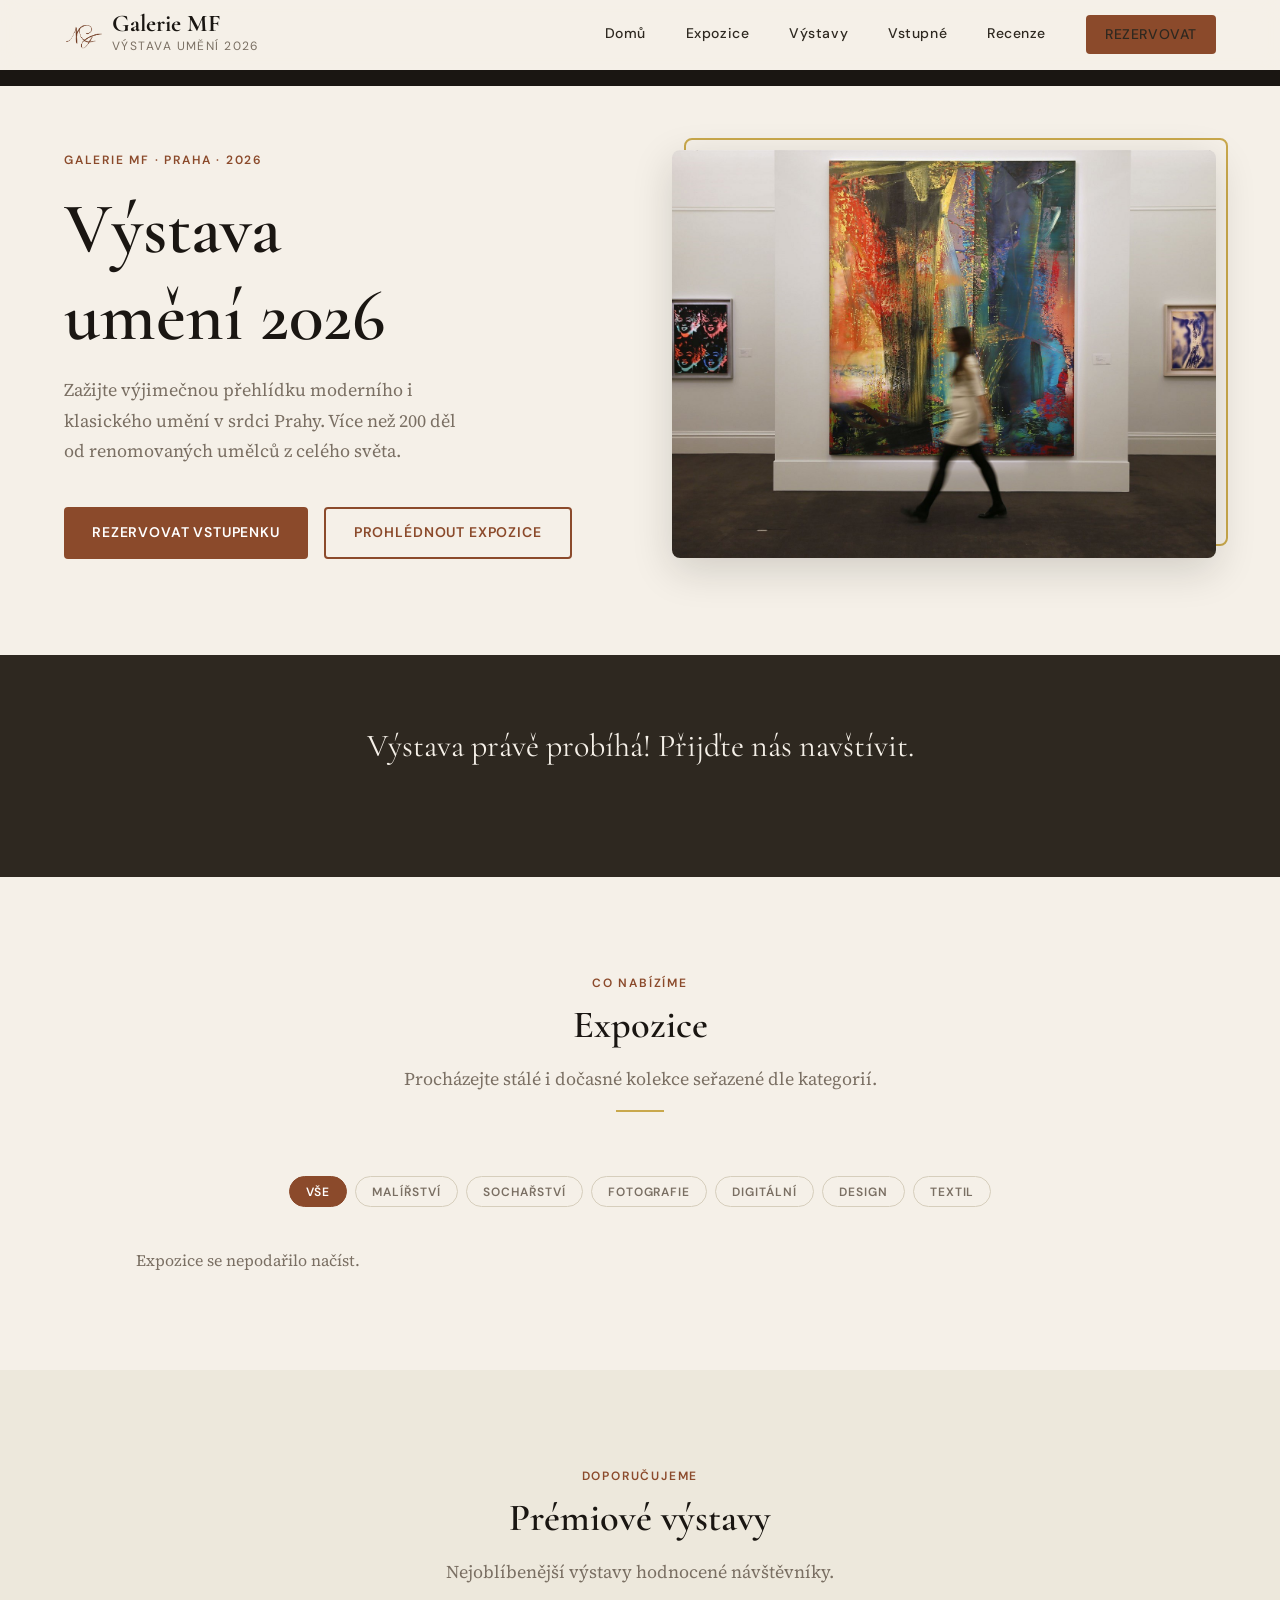
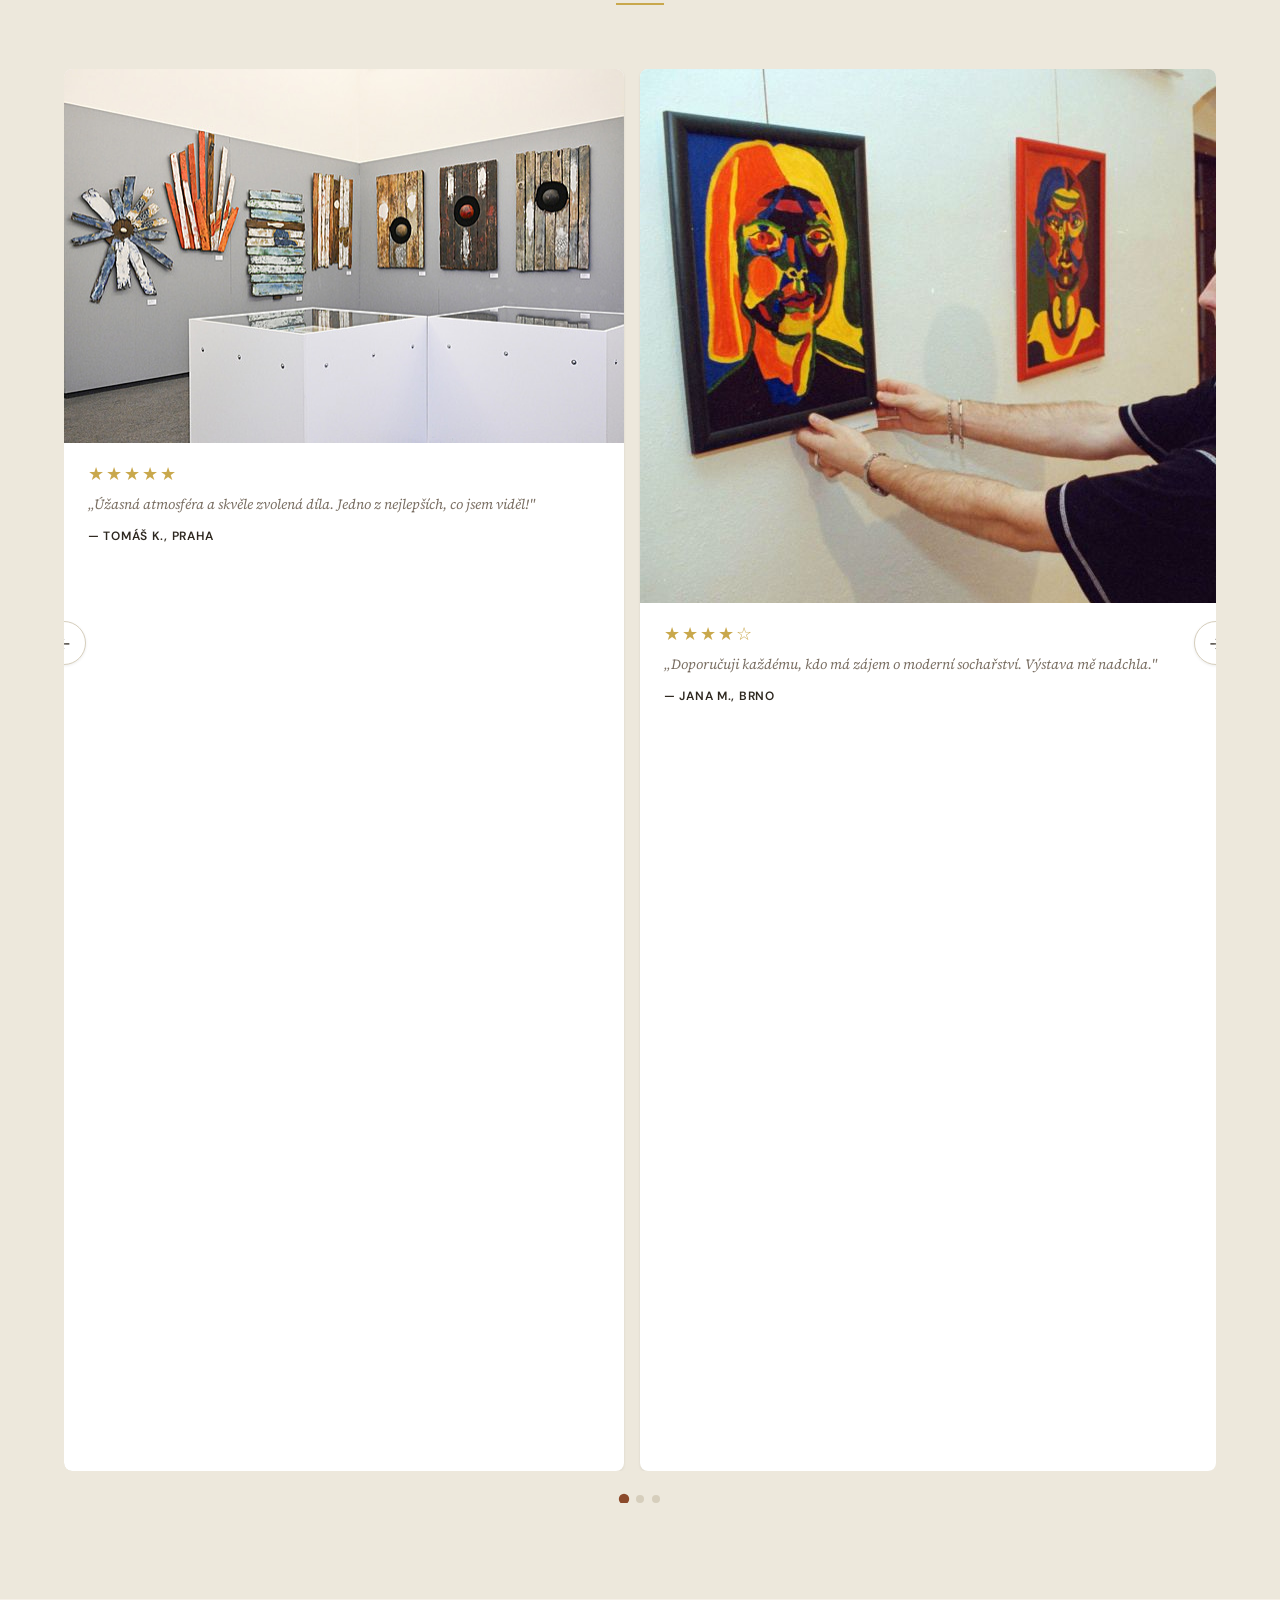
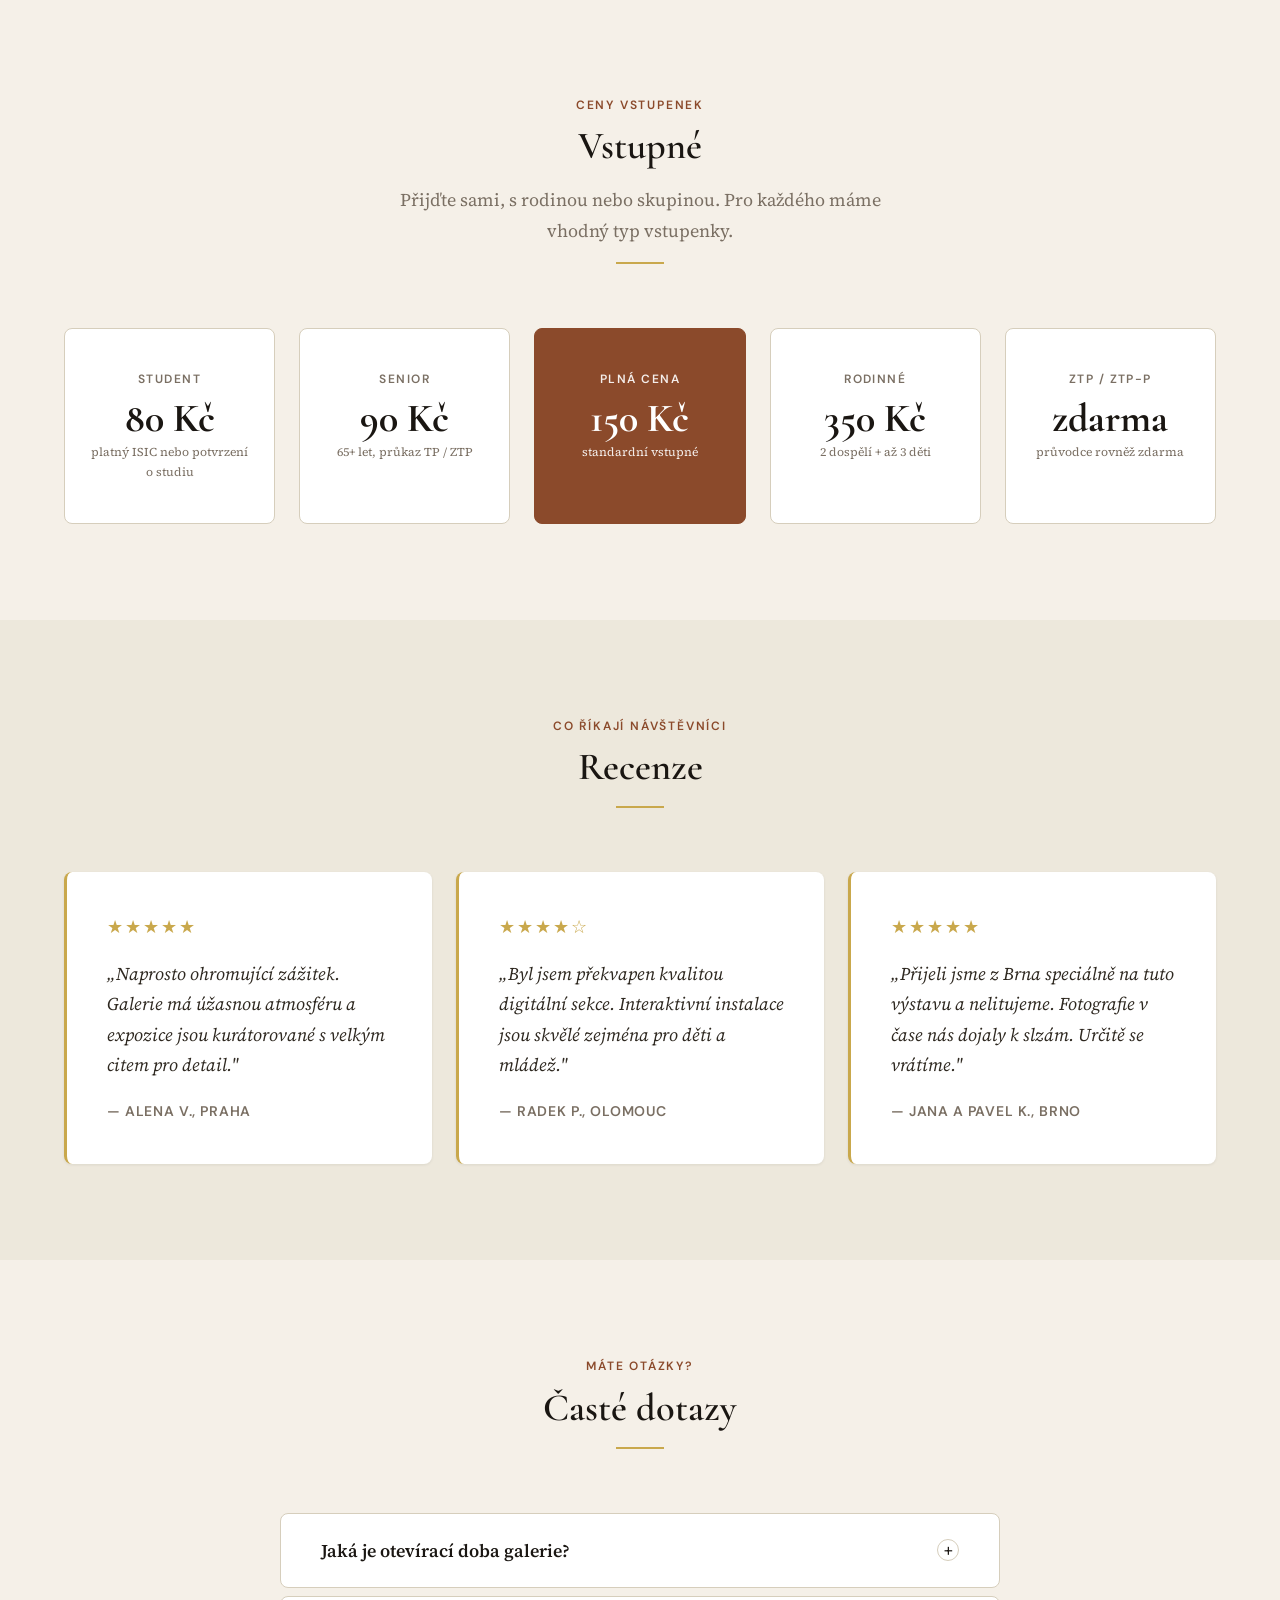
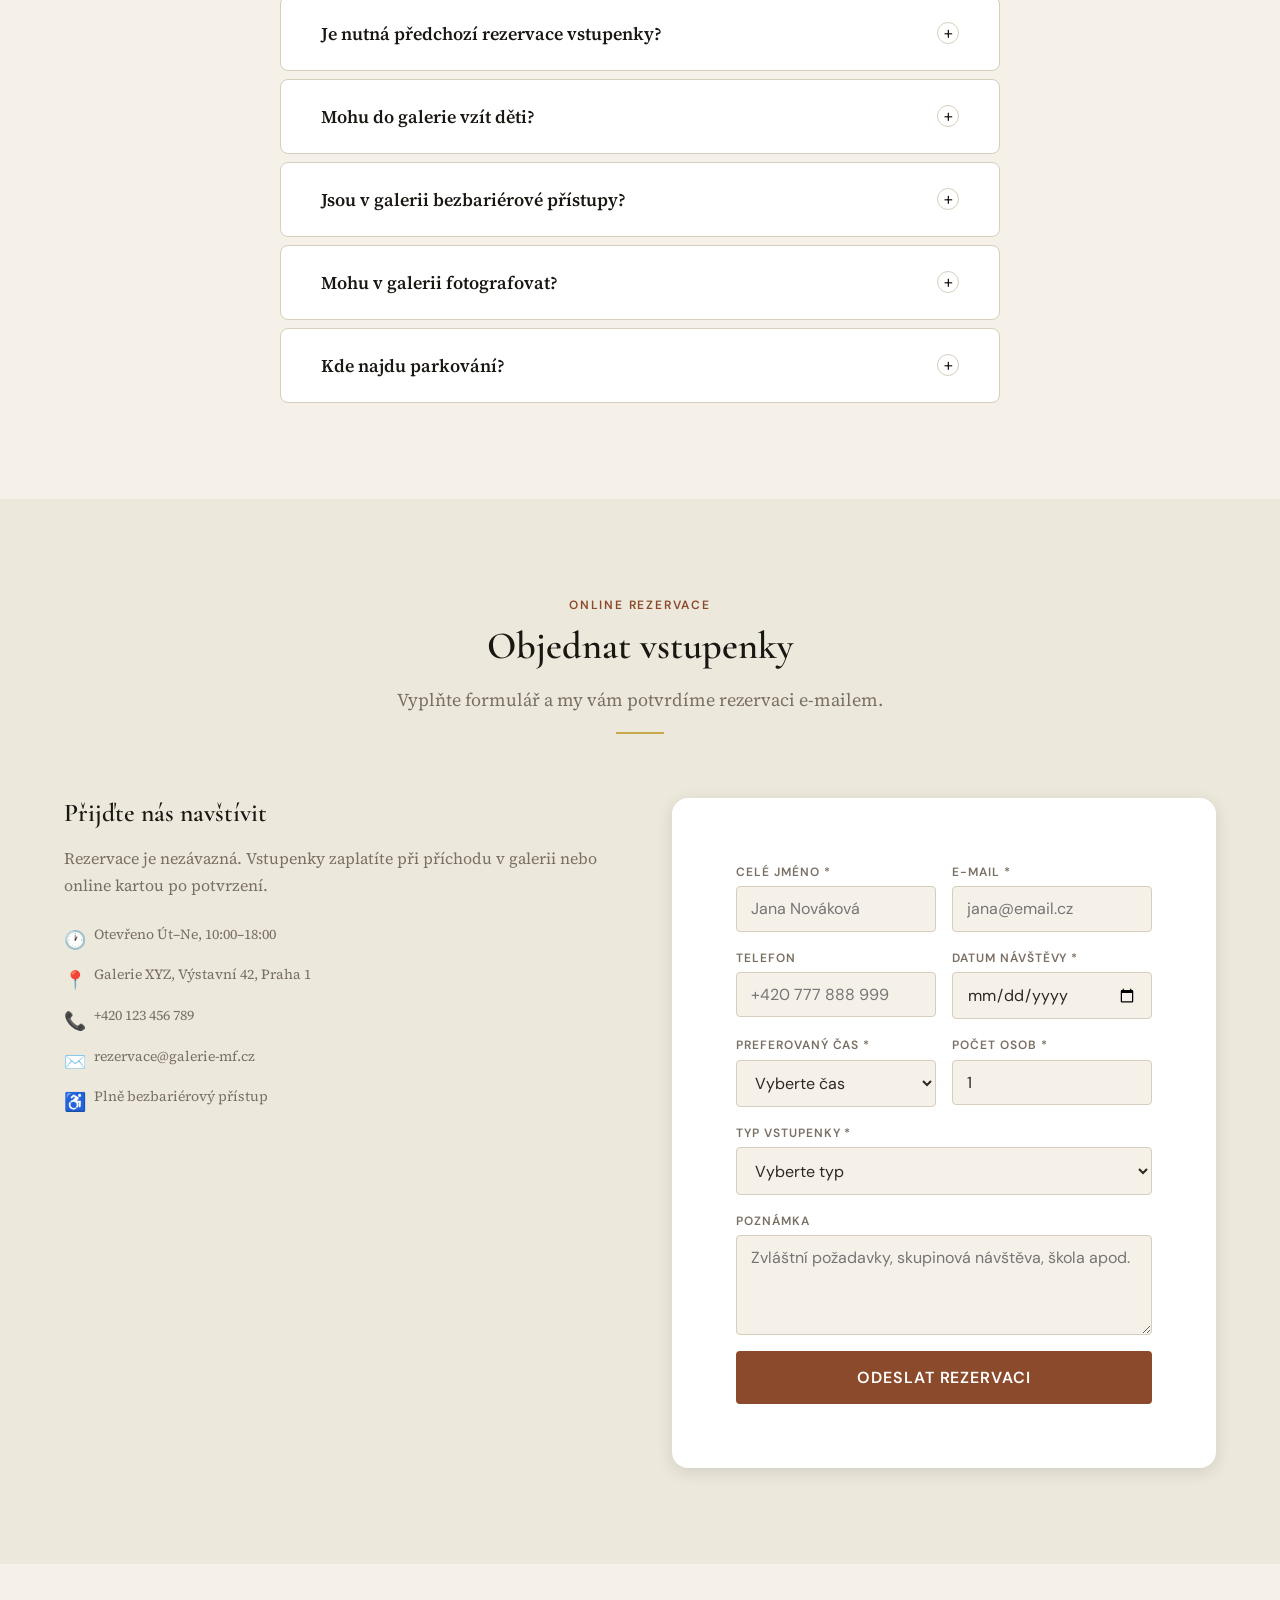
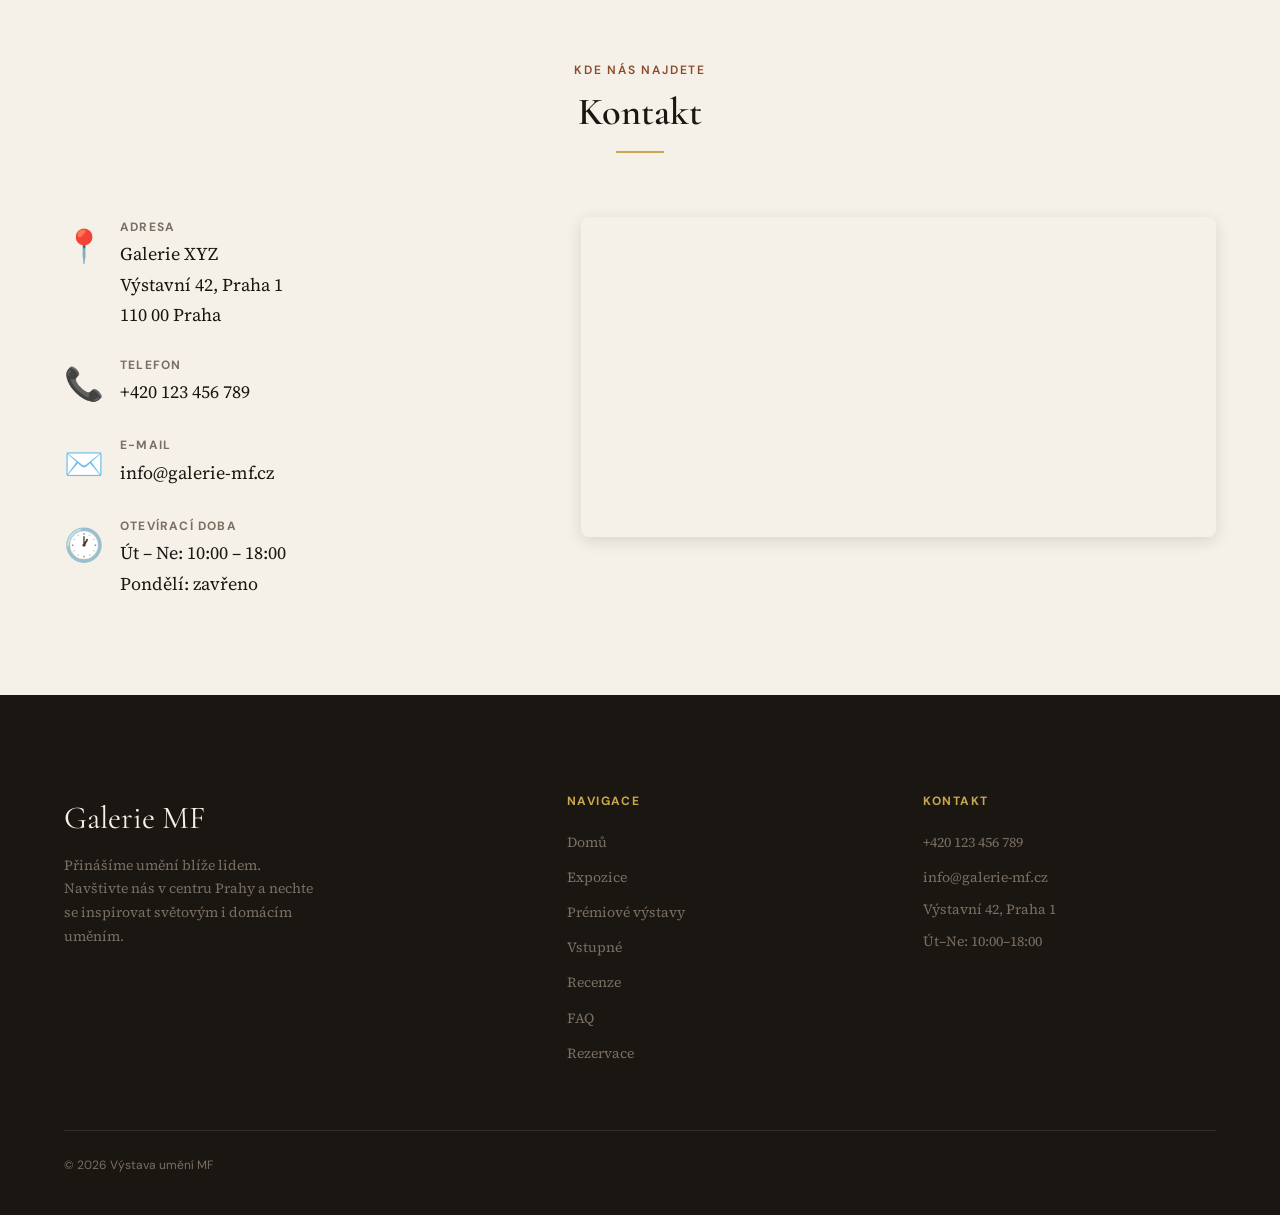
==== index.html @ e9398e57 "Add files via upload" ====
<!DOCTYPE html>
<html lang="cs">
<head>
    <meta charset="UTF-8">
    <meta name="viewport" content="width=device-width, initial-scale=1.0">
    <meta name="description" content="Výstava umění MF 2026 – přehled expozic, prémiové výstavy, rezervace vstupenek a kontaktní informace.">
    <title>Výstava umění MF | 2026</title>

    
    <link rel="preconnect" href="https://fonts.googleapis.com">
    <link rel="preconnect" href="https://fonts.gstatic.com" crossorigin>
    <link href="https://fonts.googleapis.com/css2?family=Cormorant+Garamond:ital,wght@0,400;0,600;0,700;1,400&family=DM+Sans:wght@400;500;600&family=Source+Serif+4:ital,wght@0,300;0,400;1,300&display=swap" rel="stylesheet">

    
    <link rel="stylesheet" href="css/global.css">
    
    <link rel="stylesheet" href="css/style.css">

    
    <link rel="icon" type="image/png" href="img/logo.png">
</head>
<body>

    
    <div class="banner" role="note" aria-label="Aktualita"></div>

  
    <header class="nav" role="banner">
        <div class="container nav__inner">

            
            <a href="#uvod" class="nav__logo" aria-label="Výstava umění MF – domů">
                <img
                    src="img/logo.png"
                    alt="Logo Výstavy umění MF"
                    class="nav__logo-img"
                    width="40"
                    height="40"
                >
                <div>
                    <div class="nav__logo-text">Galerie MF</div>
                    <div class="nav__logo-sub">Výstava umění 2026</div>
                </div>
            </a>

            
            <nav class="nav__menu" aria-label="Hlavní navigace">
                <a href="#uvod"     class="nav__link">Domů</a>
                <a href="#expozice" class="nav__link">Expozice</a>
                <a href="#vystava"  class="nav__link">Výstavy</a>
                <a href="#vstupne"  class="nav__link">Vstupné</a>
                <a href="#recenze"  class="nav__link">Recenze</a>
                <a href="#rezervace" class="nav__link btn btn--primary" style="padding:0.5rem 1.2rem">Rezervovat</a>
            </nav>

            
            <button class="nav__hamburger" aria-label="Otevřít menu" aria-expanded="false">
                <span></span>
                <span></span>
                <span></span>
            </button>
        </div>
    </header>

    
    <nav class="nav__mobile" aria-label="Mobilní navigace">
        <a href="#uvod"      class="nav__mobile-link">Domů</a>
        <a href="#expozice"  class="nav__mobile-link">Expozice</a>
        <a href="#vystava"   class="nav__mobile-link">Prémiové výstavy</a>
        <a href="#vstupne"   class="nav__mobile-link">Vstupné</a>
        <a href="#recenze"   class="nav__mobile-link">Recenze</a>
        <a href="#faq"       class="nav__mobile-link">FAQ</a>
        <a href="#rezervace" class="nav__mobile-link">Rezervace</a>
        <a href="#kontakt"   class="nav__mobile-link">Kontakt</a>
    </nav>

    
    <index id="hlavni-obsah">

        
        <section id="uvod" class="hero section">
            <div class="container hero__inner">

                
                <div class="hero__content">
                    <p class="hero__label">Galerie MF · Praha · 2026</p>
                    <h1 class="hero__title">Výstava<br>umění 2026</h1>
                    <p class="hero__desc">
                        Zažijte výjimečnou přehlídku moderního i klasického umění
                        v srdci Prahy. Více než 200 děl od renomovaných umělců z celého světa.
                    </p>
                    <div class="hero__actions">
                        <a href="#rezervace" class="btn btn--primary">Rezervovat vstupenku</a>
                        <a href="#expozice"  class="btn btn--outline">Prohlédnout expozice</a>
                    </div>
                </div>

                
                <div class="hero__image-wrap">
                    <img
                        src="img/prvni.jpg"
                        alt="Interiér Galerie MF s moderními uměleckými díly"
                        class="hero__image"
                        width="600"
                        height="450"
                        fetchpriority="high"
                    >
                </div>

            </div>
        </section>

        
        <section class="countdown" aria-label="Odpočet do zahájení výstavy">
            <div class="container" id="countdown" data-datum="2026-05-15T10:00:00">
                <p class="countdown__label">Zahájení nové výstavy za</p>
                <h2 class="countdown__title">Výstava umění MF 2026</h2>
                <div class="countdown__units">
                    <div class="countdown__unit">
                        <span class="countdown__number" id="cd-dny">00</span>
                        <span class="countdown__unit-label">dní</span>
                    </div>
                    <div class="countdown__unit">
                        <span class="countdown__number" id="cd-hodiny">00</span>
                        <span class="countdown__unit-label">hodin</span>
                    </div>
                    <div class="countdown__unit">
                        <span class="countdown__number" id="cd-minuty">00</span>
                        <span class="countdown__unit-label">minut</span>
                    </div>
                    <div class="countdown__unit">
                        <span class="countdown__number" id="cd-sekundy">00</span>
                        <span class="countdown__unit-label">sekund</span>
                    </div>
                </div>
            </div>
        </section>

        
        <section id="expozice" class="section">
            <div class="container">

                <div class="section__header reveal">
                    <p class="section__label">Co nabízíme</p>
                    <h2 class="section__title">Expozice</h2>
                    <p class="section__subtitle">Procházejte stálé i dočasné kolekce seřazené dle kategorií.</p>
                    <div class="section__divider"></div>
                </div>

                
                <div class="expozice__filtry" role="group" aria-label="Filtr expozic podle kategorie">
                    <button class="expozice__filtr-btn active" data-kategorie="vse">Vše</button>
                    <button class="expozice__filtr-btn" data-kategorie="Malířství">Malířství</button>
                    <button class="expozice__filtr-btn" data-kategorie="Sochařství">Sochařství</button>
                    <button class="expozice__filtr-btn" data-kategorie="Fotografie">Fotografie</button>
                    <button class="expozice__filtr-btn" data-kategorie="Digitální">Digitální</button>
                    <button class="expozice__filtr-btn" data-kategorie="Design">Design</button>
                    <button class="expozice__filtr-btn" data-kategorie="Textil">Textil</button>
                </div>

                
                <div class="expozice__grid" id="expozice-grid" aria-live="polite">
                    
                    <p style="grid-column:1/-1;text-align:center;color:var(--clr-text-muted);font-style:italic;">
                        Načítám expozice…
                    </p>
                </div>

            </div>
        </section>

        
        <section id="vystava" class="section section--alt">
            <div class="container">

                <div class="section__header reveal">
                    <p class="section__label">Doporučujeme</p>
                    <h2 class="section__title">Prémiové výstavy</h2>
                    <p class="section__subtitle">Nejoblíbenější výstavy hodnocené návštěvníky.</p>
                    <div class="section__divider"></div>
                </div>

                
                <div class="carousel" data-carousel aria-label="Prémiové výstavy">
                    <button class="carousel__btn carousel__btn--prev" aria-label="Předchozí">&#8592;</button>

                    <div class="carousel__track-wrap">
                        <div class="carousel__track">

                            
                            <article class="carousel__slide">
                                <img
                                    src="img/druhy.jpg"
                                    alt="Prémiová výstava: Impresionismus – Světlo a barva"
                                    class="carousel__slide-img"
                                    loading="lazy"
                                    width="400"
                                    height="270"
                                >
                                <div class="carousel__slide-body">
                                    <div class="carousel__slide-stars" aria-label="Hodnocení 5 z 5">★★★★★</div>
                                    <p class="carousel__slide-recenze">„Úžasná atmosféra a skvěle zvolená díla. Jedno z nejlepších, co jsem viděl!"</p>
                                    <span class="carousel__slide-autor">— Tomáš K., Praha</span>
                                </div>
                            </article>

                            
                            <article class="carousel__slide">
                                <img
                                    src="img/treti.jpg"
                                    alt="Prémiová výstava: Sochařství 20. století"
                                    class="carousel__slide-img"
                                    loading="lazy"
                                    width="400"
                                    height="270"
                                >
                                <div class="carousel__slide-body">
                                    <div class="carousel__slide-stars" aria-label="Hodnocení 4 z 5">★★★★☆</div>
                                    <p class="carousel__slide-recenze">„Doporučuji každému, kdo má zájem o moderní sochařství. Výstava mě nadchla."</p>
                                    <span class="carousel__slide-autor">— Jana M., Brno</span>
                                </div>
                            </article>

                            
                            <article class="carousel__slide">
                                <img
                                    src="img/ctvrty.jpg"
                                    alt="Prémiová výstava: Fotografie v čase"
                                    class="carousel__slide-img"
                                    loading="lazy"
                                    width="400"
                                    height="270"
                                >
                                <div class="carousel__slide-body">
                                    <div class="carousel__slide-stars" aria-label="Hodnocení 4 z 5">★★★★☆</div>
                                    <p class="carousel__slide-recenze">„Fotografická sbírka je opravdu výjimečná, každý snímek vypráví svůj příběh."</p>
                                    <span class="carousel__slide-autor">— Petra S., Ostrava</span>
                                </div>
                            </article>

                            
                            <article class="carousel__slide">
                                <img
                                    src="img/paty.jpg"
                                    alt="Prémiová výstava: Digitální umění budoucnosti"
                                    class="carousel__slide-img"
                                    loading="lazy"
                                    width="400"
                                    height="270"
                                >
                                <div class="carousel__slide-body">
                                    <div class="carousel__slide-stars" aria-label="Hodnocení 5 z 5">★★★★★</div>
                                    <p class="carousel__slide-recenze">„Interaktivní instalace jsou naprosto fascinující. Přijdeme znovu!"</p>
                                    <span class="carousel__slide-autor">— Martin a Eva, Plzeň</span>
                                </div>
                            </article>

                            
                            <article class="carousel__slide">
                                <img
                                    src="img/sesty.jpg"
                                    alt="Prémiová výstava: Textilní umění – Vlákna příběhů"
                                    class="carousel__slide-img"
                                    loading="lazy"
                                    width="400"
                                    height="270"
                                >
                                <div class="carousel__slide-body">
                                    <div class="carousel__slide-stars" aria-label="Hodnocení 5 z 5">★★★★★</div>
                                    <p class="carousel__slide-recenze">„Nečekala jsem, že textilní umění může být tak působivé. Skvěle kurátorovaná výstava."</p>
                                    <span class="carousel__slide-autor">— Lucie H., Liberec</span>
                                </div>
                            </article>

                        </div>
                    </div>

                    <button class="carousel__btn carousel__btn--next" aria-label="Další">&#8594;</button>

                    
                    <div class="carousel__dots" role="tablist" aria-label="Výběr slajdu"></div>
                </div>

            </div>
        </section>

        
        <section id="vstupne" class="section">
            <div class="container">

                <div class="section__header reveal">
                    <p class="section__label">Ceny vstupenek</p>
                    <h2 class="section__title">Vstupné</h2>
                    <p class="section__subtitle">Přijďte sami, s rodinou nebo skupinou. Pro každého máme vhodný typ vstupenky.</p>
                    <div class="section__divider"></div>
                </div>

                <div class="vstupne__grid">
                    <div class="vstupne__karta reveal">
                        <p class="vstupne__typ">Student</p>
                        <p class="vstupne__cena">80 Kč</p>
                        <p class="vstupne__info">platný ISIC nebo potvrzení o studiu</p>
                    </div>
                    <div class="vstupne__karta reveal">
                        <p class="vstupne__typ">Senior</p>
                        <p class="vstupne__cena">90 Kč</p>
                        <p class="vstupne__info">65+ let, průkaz TP / ZTP</p>
                    </div>
                    <div class="vstupne__karta vstupne__karta--highlighted reveal">
                        <p class="vstupne__typ">Plná cena</p>
                        <p class="vstupne__cena">150 Kč</p>
                        <p class="vstupne__info">standardní vstupné</p>
                    </div>
                    <div class="vstupne__karta reveal">
                        <p class="vstupne__typ">Rodinné</p>
                        <p class="vstupne__cena">350 Kč</p>
                        <p class="vstupne__info">2 dospělí + až 3 děti</p>
                    </div>
                    <div class="vstupne__karta reveal">
                        <p class="vstupne__typ">ZTP / ZTP-P</p>
                        <p class="vstupne__cena">zdarma</p>
                        <p class="vstupne__info">průvodce rovněž zdarma</p>
                    </div>
                </div>

            </div>
        </section>

        
        <section id="recenze" class="section section--alt">
            <div class="container">

                <div class="section__header reveal">
                    <p class="section__label">Co říkají návštěvníci</p>
                    <h2 class="section__title">Recenze</h2>
                    <div class="section__divider"></div>
                </div>

                <div class="recenze__grid">
                    <div class="recenze__karta reveal">
                        <div class="recenze__hvezdy" aria-label="5 hvězd">★★★★★</div>
                        <p class="recenze__text">„Naprosto ohromující zážitek. Galerie má úžasnou atmosféru a expozice jsou kurátorované s velkým citem pro detail."</p>
                        <span class="recenze__autor">— Alena V., Praha</span>
                    </div>
                    <div class="recenze__karta reveal">
                        <div class="recenze__hvezdy" aria-label="4 hvězdy">★★★★☆</div>
                        <p class="recenze__text">„Byl jsem překvapen kvalitou digitální sekce. Interaktivní instalace jsou skvělé zejména pro děti a mládež."</p>
                        <span class="recenze__autor">— Radek P., Olomouc</span>
                    </div>
                    <div class="recenze__karta reveal">
                        <div class="recenze__hvezdy" aria-label="5 hvězd">★★★★★</div>
                        <p class="recenze__text">„Přijeli jsme z Brna speciálně na tuto výstavu a nelitujeme. Fotografie v čase nás dojaly k slzám. Určitě se vrátíme."</p>
                        <span class="recenze__autor">— Jana a Pavel K., Brno</span>
                    </div>
                </div>

            </div>
        </section>

        
        <section id="faq" class="section">
            <div class="container">

                <div class="section__header reveal">
                    <p class="section__label">Máte otázky?</p>
                    <h2 class="section__title">Časté dotazy</h2>
                    <div class="section__divider"></div>
                </div>

                <ul class="faq__list" role="list">

                    <li class="faq__item reveal">
                        <button class="faq__question" aria-expanded="false">
                            Jaká je otevírací doba galerie?
                            <span class="faq__icon" aria-hidden="true">+</span>
                        </button>
                        <div class="faq__answer" role="region">
                            <p class="faq__answer-inner">
                                Galerie je otevřena úterý až neděle od 10:00 do 18:00 hodin.
                                V pondělí je galerie uzavřena. Poslední vstup je 30 minut před zavírací dobou.
                                O státních svátcích může být provoz upraven – aktuální informace sledujte na našich webových stránkách.
                            </p>
                        </div>
                    </li>

                    <li class="faq__item reveal">
                        <button class="faq__question" aria-expanded="false">
                            Je nutná předchozí rezervace vstupenky?
                            <span class="faq__icon" aria-hidden="true">+</span>
                        </button>
                        <div class="faq__answer" role="region">
                            <p class="faq__answer-inner">
                                Rezervace není povinná, ale důrazně ji doporučujeme, zejména o víkendech
                                a při speciálních výstavách. Online rezervace vám zaručí vstup v preferovaný čas
                                a předejdete frontám u pokladny.
                            </p>
                        </div>
                    </li>

                    <li class="faq__item reveal">
                        <button class="faq__question" aria-expanded="false">
                            Mohu do galerie vzít děti?
                            <span class="faq__icon" aria-hidden="true">+</span>
                        </button>
                        <div class="faq__answer" role="region">
                            <p class="faq__answer-inner">
                                Samozřejmě! Děti do 6 let mají vstup zdarma. Pro školy a organizované skupiny
                                dětí nabízíme speciální vzdělávací programy a komentované prohlídky.
                                Kontaktujte nás pro více informací o skupinových návštěvách.
                            </p>
                        </div>
                    </li>

                    <li class="faq__item reveal">
                        <button class="faq__question" aria-expanded="false">
                            Jsou v galerii bezbariérové přístupy?
                            <span class="faq__icon" aria-hidden="true">+</span>
                        </button>
                        <div class="faq__answer" role="region">
                            <p class="faq__answer-inner">
                                Ano, celá galerie je bezbariérově přístupná. Jsou k dispozici výtahy, rampy
                                a vyhrazená parkovací místa pro vozíčkáře. Návštěvníci s průkazem ZTP nebo ZTP-P
                                mají vstup i pro průvodce zdarma.
                            </p>
                        </div>
                    </li>

                    <li class="faq__item reveal">
                        <button class="faq__question" aria-expanded="false">
                            Mohu v galerii fotografovat?
                            <span class="faq__icon" aria-hidden="true">+</span>
                        </button>
                        <div class="faq__answer" role="region">
                            <p class="faq__answer-inner">
                                Fotografování pro osobní účely je povoleno ve většině expozic. Výjimkou jsou
                                některá zapůjčená díla, kde to zakazují autorská práva – tato místa jsou zřetelně
                                označena. Komerční fotografování a použití blesku je zakázáno.
                            </p>
                        </div>
                    </li>

                    <li class="faq__item reveal">
                        <button class="faq__question" aria-expanded="false">
                            Kde najdu parkování?
                            <span class="faq__icon" aria-hidden="true">+</span>
                        </button>
                        <div class="faq__answer" role="region">
                            <p class="faq__answer-inner">
                                V bezprostřední blízkosti galerie se nachází placené parkoviště s kapacitou
                                50 míst. Doporučujeme příjezd MHD – nejbližší zastávka metra je vzdálena
                                5 minut pěšky. Galerie je také dostupná tramvajovými linkami č. 5 a 17.
                            </p>
                        </div>
                    </li>

                </ul>
            </div>
        </section>

        
        <section id="rezervace" class="section section--alt">
            <div class="container">

                <div class="section__header reveal">
                    <p class="section__label">Online rezervace</p>
                    <h2 class="section__title">Objednat vstupenky</h2>
                    <p class="section__subtitle">Vyplňte formulář a my vám potvrdíme rezervaci e-mailem.</p>
                    <div class="section__divider"></div>
                </div>

                <div class="rezervace__inner">

                    
                    <div class="rezervace__info reveal">
                        <h3>Přijďte nás navštívit</h3>
                        <p>Rezervace je nezávazná. Vstupenky zaplatíte při příchodu v galerii nebo online kartou po potvrzení.</p>
                        <ul class="rezervace__info-list">
                            <li class="rezervace__info-item">
                                <span class="rezervace__info-icon" aria-hidden="true">🕐</span>
                                <span>Otevřeno Út–Ne, 10:00–18:00</span>
                            </li>
                            <li class="rezervace__info-item">
                                <span class="rezervace__info-icon" aria-hidden="true">📍</span>
                                <span>Galerie XYZ, Výstavní 42, Praha 1</span>
                            </li>
                            <li class="rezervace__info-item">
                                <span class="rezervace__info-icon" aria-hidden="true">📞</span>
                                <span>+420 123 456 789</span>
                            </li>
                            <li class="rezervace__info-item">
                                <span class="rezervace__info-icon" aria-hidden="true">✉️</span>
                                <span>rezervace@galerie-mf.cz</span>
                            </li>
                            <li class="rezervace__info-item">
                                <span class="rezervace__info-icon" aria-hidden="true">♿</span>
                                <span>Plně bezbariérový přístup</span>
                            </li>
                        </ul>
                    </div>

                    
                    <div class="reveal">
                        <form class="form" id="rezervace-form" novalidate>

                            <div class="form__grid">

                                
                                <div class="form__field">
                                    <label class="form__label" for="jmeno">Celé jméno *</label>
                                    <input
                                        class="form__input"
                                        type="text"
                                        id="jmeno"
                                        name="jmeno"
                                        placeholder="Jana Nováková"
                                        required
                                        autocomplete="name"
                                    >
                                </div>

                            
                                <div class="form__field">
                                    <label class="form__label" for="email">E-mail *</label>
                                    <input
                                        class="form__input"
                                        type="email"
                                        id="email"
                                        name="email"
                                        placeholder="jana@email.cz"
                                        required
                                        autocomplete="email"
                                    >
                                </div>

                                
                                <div class="form__field">
                                    <label class="form__label" for="telefon">Telefon</label>
                                    <input
                                        class="form__input"
                                        type="tel"
                                        id="telefon"
                                        name="telefon"
                                        placeholder="+420 777 888 999"
                                        autocomplete="tel"
                                    >
                                </div>

                                
                                <div class="form__field">
                                    <label class="form__label" for="datum">Datum návštěvy *</label>
                                    <input
                                        class="form__input"
                                        type="date"
                                        id="datum"
                                        name="datum"
                                        required
                                        min=""
                                    >
                                </div>

                                
                                <div class="form__field">
                                    <label class="form__label" for="cas">Preferovaný čas *</label>
                                    <select class="form__select" id="cas" name="cas" required>
                                        <option value="" disabled selected>Vyberte čas</option>
                                        <option value="10:00">10:00 – 11:00</option>
                                        <option value="11:00">11:00 – 12:00</option>
                                        <option value="12:00">12:00 – 13:00</option>
                                        <option value="13:00">13:00 – 14:00</option>
                                        <option value="14:00">14:00 – 15:00</option>
                                        <option value="15:00">15:00 – 16:00</option>
                                        <option value="16:00">16:00 – 17:00</option>
                                    </select>
                                </div>

                                
                                <div class="form__field">
                                    <label class="form__label" for="osoby">Počet osob *</label>
                                    <input
                                        class="form__input"
                                        type="number"
                                        id="osoby"
                                        name="osoby"
                                        min="1"
                                        max="50"
                                        value="1"
                                        required
                                    >
                                </div>

                                
                                <div class="form__field form__field--full">
                                    <label class="form__label" for="vstupenka">Typ vstupenky *</label>
                                    <select class="form__select" id="vstupenka" name="vstupenka" required>
                                        <option value="" disabled selected>Vyberte typ</option>
                                        <option value="plna">Plná cena – 150 Kč</option>
                                        <option value="student">Student (ISIC) – 80 Kč</option>
                                        <option value="senior">Senior (65+) – 90 Kč</option>
                                        <option value="rodinne">Rodinné (2+3) – 350 Kč</option>
                                        <option value="ztp">ZTP / ZTP-P – zdarma</option>
                                    </select>
                                </div>

                                
                                <div class="form__field form__field--full">
                                    <label class="form__label" for="poznamka">Poznámka</label>
                                    <textarea
                                        class="form__textarea"
                                        id="poznamka"
                                        name="poznamka"
                                        placeholder="Zvláštní požadavky, skupinová návštěva, škola apod."
                                        rows="3"
                                    ></textarea>
                                </div>

                            </div>

                            <button type="submit" class="btn btn--primary form__submit">
                                Odeslat rezervaci
                            </button>

                            
                            <div class="form__message" id="form-zprava" role="alert" aria-live="polite"></div>

                        </form>
                    </div>

                </div>
            </div>
        </section>

        
        <section id="kontakt" class="section">
            <div class="container">

                <div class="section__header reveal">
                    <p class="section__label">Kde nás najdete</p>
                    <h2 class="section__title">Kontakt</h2>
                    <div class="section__divider"></div>
                </div>

                <div class="kontakt__inner">

                    
                    <div class="kontakt__info reveal">
                        <div class="kontakt__radek">
                            <span class="kontakt__ikona" aria-hidden="true">📍</span>
                            <div class="kontakt__detail">
                                <strong>Adresa</strong>
                                <p>Galerie XYZ<br>Výstavní 42, Praha 1<br>110 00 Praha</p>
                            </div>
                        </div>
                        <div class="kontakt__radek">
                            <span class="kontakt__ikona" aria-hidden="true">📞</span>
                            <div class="kontakt__detail">
                                <strong>Telefon</strong>
                                <p><a href="tel:+420123456789">+420 123 456 789</a></p>
                            </div>
                        </div>
                        <div class="kontakt__radek">
                            <span class="kontakt__ikona" aria-hidden="true">✉️</span>
                            <div class="kontakt__detail">
                                <strong>E-mail</strong>
                                <p><a href="mailto:info@galerie-mf.cz">info@galerie-mf.cz</a></p>
                            </div>
                        </div>
                        <div class="kontakt__radek">
                            <span class="kontakt__ikona" aria-hidden="true">🕐</span>
                            <div class="kontakt__detail">
                                <strong>Otevírací doba</strong>
                                <p>Út – Ne: 10:00 – 18:00<br>Pondělí: zavřeno</p>
                            </div>
                        </div>
                    </div>

                    
                    <div class="kontakt__mapa reveal">
                        <iframe
                            src="https://www.google.com/maps/embed?pb=!1m18!1m12!1m3!1d2559.8!2d14.4213!3d50.0880!2m3!1f0!2f0!3f0!3m2!1i1024!2i768!4f13.1!3m3!1m2!1s0x0%3A0x0!2zNTDCsDA1JzE2LjgiTiAxNMKwMjUnMTYuNyJF!5e0!3m2!1scs!2scz!4v1"
                            allowfullscreen=""
                            loading="lazy"
                            title="Poloha Galerie MF na mapě"
                            referrerpolicy="no-referrer-when-downgrade"
                        ></iframe>
                    </div>

                </div>
            </div>
        </section>

    </index>

    
    <footer class="footer">
        <div class="container">
            <div class="footer__inner">

                
                <div>
                    <p class="footer__brand-name">Galerie MF</p>
                    <p class="footer__brand-desc">
                        Přinášíme umění blíže lidem. Navštivte nás v centru Prahy
                        a nechte se inspirovat světovým i domácím uměním.
                    </p>
                </div>

                
                <div>
                    <p class="footer__heading">Navigace</p>
                    <ul class="footer__links">
                        <li><a href="#uvod"      class="footer__link">Domů</a></li>
                        <li><a href="#expozice"  class="footer__link">Expozice</a></li>
                        <li><a href="#vystava"   class="footer__link">Prémiové výstavy</a></li>
                        <li><a href="#vstupne"   class="footer__link">Vstupné</a></li>
                        <li><a href="#recenze"   class="footer__link">Recenze</a></li>
                        <li><a href="#faq"       class="footer__link">FAQ</a></li>
                        <li><a href="#rezervace" class="footer__link">Rezervace</a></li>
                    </ul>
                </div>

                
                <div>
                    <p class="footer__heading">Kontakt</p>
                    <ul class="footer__links">
                        <li><a href="tel:+420123456789"        class="footer__link">+420 123 456 789</a></li>
                        <li><a href="mailto:info@galerie-mf.cz" class="footer__link">info@galerie-mf.cz</a></li>
                        <li class="footer__link" style="cursor:default">Výstavní 42, Praha 1</li>
                        <li class="footer__link" style="cursor:default">Út–Ne: 10:00–18:00</li>
                    </ul>
                </div>

            </div>

            <div class="footer__bottom">
                <p class="footer__copy">© 2026 Výstava umění MF</p>
            </div>
        </div>
    </footer>

    
    <script src="js/index.js"></script>

    
    <script>
        
        const datumInput = document.getElementById('datum');
        if (datumInput) {
            datumInput.min = new Date().toISOString().split('T')[0];
        }
    </script>

</body>
</html>
---- css/global.css ----
:root {

    --clr-bg:         #F5F0E8;   
    --clr-bg-alt:     #EDE8DC;   
    --clr-surface:    #FFFFFF;
    --clr-dark:       #1A1612;   
    --clr-dark-soft:  #2E2820;
    --clr-accent:     #8B4A2B;   
    --clr-accent-hover: #6E3820;
    --clr-gold:       #C9A84C;   
    --clr-text:       #2E2820;
    --clr-text-muted: #7A6F63;
    --clr-border:     #D6CEBC;


    --font-display:   'Cormorant Garamond', Georgia, serif;
    --font-body:      'Source Serif 4', 'Georgia', serif;
    --font-ui:        'DM Sans', sans-serif;

   
    --fs-xs:    0.75rem;   
    --fs-sm:    0.875rem;   
    --fs-base:  1rem;       
    --fs-md:    1.125rem;   
    --fs-lg:    1.5rem;     
    --fs-xl:    2rem;       
    --fs-2xl:   2.75rem;    
    --fs-3xl:   clamp(2.5rem, 6vw, 4.5rem);

    
    --sp-xs:    0.25rem;
    --sp-sm:    0.5rem;
    --sp-md:    1rem;
    --sp-lg:    1.5rem;
    --sp-xl:    2.5rem;
    --sp-2xl:   4rem;
    --sp-3xl:   6rem;

    
    --max-width: 1200px;
    --nav-height: 70px;

    
    --shadow-sm:  0 1px 3px rgba(26,22,18,.08);
    --shadow-md:  0 4px 16px rgba(26,22,18,.12);
    --shadow-lg:  0 12px 40px rgba(26,22,18,.16);

    
    --transition: 0.25s ease;
    --transition-slow: 0.45s cubic-bezier(.4,0,.2,1);

    
    --radius-sm: 4px;
    --radius-md: 8px;
    --radius-lg: 16px;
}


*, *::before, *::after {
    box-sizing: border-box;
    margin: 0;
    padding: 0;
}

html {
    scroll-behavior: smooth;
    font-size: 16px;
}

body {
    font-family: var(--font-body);
    font-size: var(--fs-base);
    color: var(--clr-text);
    background-color: var(--clr-bg);
    line-height: 1.7;
    -webkit-font-smoothing: antialiased;
}

img {
    max-width: 100%;
    height: auto;
    display: block;
}

a {
    color: inherit;
    text-decoration: none;
}

ul, ol {
    list-style: none;
}

button {
    cursor: pointer;
    border: none;
    background: none;
    font-family: inherit;
}

input, select, textarea {
    font-family: var(--font-ui);
}


h1, h2, h3, h4, h5, h6 {
    font-family: var(--font-display);
    font-weight: 600;
    line-height: 1.2;
    color: var(--clr-dark);
}

h1 { font-size: clamp(2.2rem, 5vw, 3.5rem); }
h2 { font-size: clamp(1.6rem, 3.5vw, 2.4rem); }
h3 { font-size: clamp(1.2rem, 2.5vw, 1.6rem); }

p {
    font-size: var(--fs-base);
    color: var(--clr-text);
}


.container {
    width: 100%;
    max-width: var(--max-width);
    margin-inline: auto;
    padding-inline: var(--sp-lg);
}

.section {
    padding-block: var(--sp-3xl);
}

.section--alt {
    background-color: var(--clr-bg-alt);
}

.section__header {
    text-align: center;
    margin-bottom: var(--sp-2xl);
}

.section__label {
    font-family: var(--font-ui);
    font-size: var(--fs-xs);
    font-weight: 600;
    letter-spacing: 0.15em;
    text-transform: uppercase;
    color: var(--clr-accent);
    margin-bottom: var(--sp-sm);
}

.section__title {
    margin-bottom: var(--sp-md);
}

.section__subtitle {
    font-size: var(--fs-md);
    color: var(--clr-text-muted);
    max-width: 55ch;
    margin-inline: auto;
}


.section__divider {
    width: 48px;
    height: 2px;
    background: var(--clr-gold);
    margin: var(--sp-md) auto 0;
}


.btn {
    display: inline-flex;
    align-items: center;
    gap: var(--sp-sm);
    padding: 0.75rem 1.75rem;
    font-family: var(--font-ui);
    font-size: var(--fs-sm);
    font-weight: 600;
    letter-spacing: 0.06em;
    text-transform: uppercase;
    border-radius: var(--radius-sm);
    transition: background var(--transition), transform var(--transition), box-shadow var(--transition);
}

.btn--primary {
    background: var(--clr-accent);
    color: #fff;
}

.btn--primary:hover {
    background: var(--clr-accent-hover);
    transform: translateY(-1px);
    box-shadow: var(--shadow-md);
}

.btn--outline {
    border: 2px solid var(--clr-accent);
    color: var(--clr-accent);
}

.btn--outline:hover {
    background: var(--clr-accent);
    color: #fff;
}

.btn--gold {
    background: var(--clr-gold);
    color: var(--clr-dark);
}

.btn--gold:hover {
    background: #b8973f;
    transform: translateY(-1px);
}


.sr-only {
    position: absolute;
    width: 1px;
    height: 1px;
    overflow: hidden;
    clip: rect(0 0 0 0);
    white-space: nowrap;
}


.reveal {
    opacity: 0;
    transform: translateY(28px);
    transition: opacity 0.6s ease, transform 0.6s ease;
}

.reveal.visible {
    opacity: 1;
    transform: none;
}


::-webkit-scrollbar {
    width: 6px;
}

::-webkit-scrollbar-track {
    background: var(--clr-bg);
}

::-webkit-scrollbar-thumb {
    background: var(--clr-border);
    border-radius: 3px;
}

::-webkit-scrollbar-thumb:hover {
    background: var(--clr-text-muted);
}
---- css/style.css ----
.nav {
    position: fixed;
    top: 0;
    left: 0;
    right: 0;
    z-index: 1000;
    height: var(--nav-height);
    background: rgba(245, 240, 232, 0.92);
    backdrop-filter: blur(12px);
    -webkit-backdrop-filter: blur(12px);
    border-bottom: 1px solid transparent;
    transition: border-color var(--transition), box-shadow var(--transition);
}

.nav.scrolled {
    border-color: var(--clr-border);
    box-shadow: var(--shadow-sm);
}

.nav__inner {
    height: 100%;
    display: flex;
    align-items: center;
    justify-content: space-between;
    gap: var(--sp-lg);
}

.nav__logo {
    display: flex;
    align-items: center;
    gap: var(--sp-sm);
    flex-shrink: 0;
    text-decoration: none;
}

.nav__logo-img {
    width: 40px;
    height: 40px;
    border-radius: var(--radius-sm);
    object-fit: cover;
}

.nav__logo-text {
    font-family: var(--font-display);
    font-size: var(--fs-lg);
    font-weight: 700;
    color: var(--clr-dark);
    line-height: 1;
}

.nav__logo-sub {
    font-family: var(--font-ui);
    font-size: var(--fs-xs);
    letter-spacing: 0.12em;
    text-transform: uppercase;
    color: var(--clr-text-muted);
}

.nav__menu {
    display: flex;
    align-items: center;
    gap: var(--sp-xl);
}

.nav__link {
    font-family: var(--font-ui);
    font-size: var(--fs-sm);
    font-weight: 500;
    letter-spacing: 0.04em;
    color: var(--clr-text);
    position: relative;
    padding-bottom: 2px;
    transition: color var(--transition);
}

.nav__link::after {
    content: '';
    position: absolute;
    bottom: 0;
    left: 0;
    width: 0;
    height: 1px;
    background: var(--clr-accent);
    transition: width var(--transition);
}

.nav__link:hover {
    color: var(--clr-accent);
}

.nav__link:hover::after {
    width: 100%;
}

.nav__hamburger {
    display: none;
    flex-direction: column;
    gap: 5px;
    padding: var(--sp-sm);
    cursor: pointer;
    background: none;
    border: none;
}

.nav__hamburger span {
    display: block;
    width: 24px;
    height: 2px;
    background: var(--clr-dark);
    border-radius: 2px;
    transition: transform var(--transition), opacity var(--transition);
}

.nav__hamburger.open span:nth-child(1) { transform: translateY(7px) rotate(45deg); }
.nav__hamburger.open span:nth-child(2) { opacity: 0; }
.nav__hamburger.open span:nth-child(3) { transform: translateY(-7px) rotate(-45deg); }

.nav__mobile {
    display: none;
    position: fixed;
    top: var(--nav-height);
    left: 0;
    right: 0;
    background: var(--clr-bg);
    border-bottom: 1px solid var(--clr-border);
    padding: var(--sp-lg);
    flex-direction: column;
    gap: var(--sp-md);
    z-index: 999;
    box-shadow: var(--shadow-md);
}

.nav__mobile.open {
    display: flex;
}

.nav__mobile-link {
    font-family: var(--font-ui);
    font-size: var(--fs-md);
    font-weight: 500;
    color: var(--clr-text);
    padding: var(--sp-sm) 0;
    border-bottom: 1px solid var(--clr-border);
    transition: color var(--transition);
}

.nav__mobile-link:last-child { border-bottom: none; }
.nav__mobile-link:hover { color: var(--clr-accent); }

.banner {
    background: var(--clr-dark);
    color: var(--clr-gold);
    text-align: center;
    padding: var(--sp-sm) var(--sp-md);
    font-family: var(--font-ui);
    font-size: var(--fs-xs);
    letter-spacing: 0.1em;
    text-transform: uppercase;
    position: relative;
    z-index: 1001;
    margin-top: var(--nav-height);
}

.hero {
    padding-top: var(--sp-2xl);
    padding-bottom: var(--sp-3xl);
    overflow: hidden;
}

.hero__inner {
    display: grid;
    grid-template-columns: 1fr 1fr;
    gap: var(--sp-2xl);
    align-items: center;
}

.hero__label {
    font-family: var(--font-ui);
    font-size: var(--fs-xs);
    font-weight: 600;
    letter-spacing: 0.15em;
    text-transform: uppercase;
    color: var(--clr-accent);
    margin-bottom: var(--sp-md);
}

.hero__title {
    font-size: var(--fs-3xl);
    margin-bottom: var(--sp-md);
}

.hero__desc {
    font-size: var(--fs-md);
    color: var(--clr-text-muted);
    margin-bottom: var(--sp-xl);
    max-width: 45ch;
}

.hero__actions {
    display: flex;
    gap: var(--sp-md);
    flex-wrap: wrap;
}

.hero__image-wrap {
    position: relative;
}

.hero__image-wrap::before {
    content: '';
    position: absolute;
    inset: -12px -12px 12px 12px;
    border: 2px solid var(--clr-gold);
    border-radius: var(--radius-md);
    z-index: 0;
}

.hero__image {
    position: relative;
    z-index: 1;
    width: 100%;
    aspect-ratio: 4/3;
    object-fit: cover;
    border-radius: var(--radius-md);
    box-shadow: var(--shadow-lg);
}

.countdown {
    background: var(--clr-dark-soft);
    color: var(--clr-bg);
    padding: var(--sp-2xl) 0;
    text-align: center;
}

.countdown__label {
    font-family: var(--font-ui);
    font-size: var(--fs-sm);
    letter-spacing: 0.12em;
    text-transform: uppercase;
    color: var(--clr-gold);
    margin-bottom: var(--sp-lg);
}

.countdown__title {
    font-family: var(--font-display);
    font-size: var(--fs-xl);
    color: var(--clr-bg);
    margin-bottom: var(--sp-xl);
}

.countdown__units {
    display: flex;
    justify-content: center;
    gap: var(--sp-xl);
    flex-wrap: wrap;
}

.countdown__unit {
    display: flex;
    flex-direction: column;
    align-items: center;
    gap: var(--sp-xs);
}

.countdown__number {
    font-family: var(--font-display);
    font-size: clamp(2.5rem, 6vw, 4rem);
    font-weight: 700;
    color: var(--clr-gold);
    line-height: 1;
    min-width: 2.5ch;
}

.countdown__unit-label {
    font-family: var(--font-ui);
    font-size: var(--fs-xs);
    letter-spacing: 0.1em;
    text-transform: uppercase;
    color: var(--clr-text-muted);
}

.expozice__grid {
    display: grid;
    grid-template-columns: repeat(3, 1fr);
    gap: var(--sp-lg);
}

.expozice__karta {
    background: var(--clr-surface);
    border-radius: var(--radius-md);
    overflow: hidden;
    box-shadow: var(--shadow-sm);
    transition: transform var(--transition), box-shadow var(--transition);
}

.expozice__karta:hover {
    transform: translateY(-4px);
    box-shadow: var(--shadow-md);
}

.expozice__karta-img {
    width: 100%;
    aspect-ratio: 4/3;
    object-fit: cover;
    display: block;
    background: var(--clr-bg-alt);
}

.expozice__karta-body {
    padding: var(--sp-md) var(--sp-lg);
}

.expozice__karta-tag {
    font-family: var(--font-ui);
    font-size: var(--fs-xs);
    font-weight: 600;
    letter-spacing: 0.1em;
    text-transform: uppercase;
    color: var(--clr-accent);
    margin-bottom: var(--sp-xs);
}

.expozice__karta-nazev {
    font-family: var(--font-display);
    font-size: var(--fs-lg);
    margin-bottom: var(--sp-xs);
}

.expozice__karta-popis {
    font-size: var(--fs-sm);
    color: var(--clr-text-muted);
    line-height: 1.6;
}


.expozice__filtry {
    display: flex;
    gap: var(--sp-sm);
    flex-wrap: wrap;
    margin-bottom: var(--sp-xl);
    justify-content: center;
}

.expozice__filtr-btn {
    font-family: var(--font-ui);
    font-size: var(--fs-xs);
    font-weight: 600;
    letter-spacing: 0.08em;
    text-transform: uppercase;
    padding: 0.4rem 1rem;
    border-radius: 100px;
    border: 1.5px solid var(--clr-border);
    color: var(--clr-text-muted);
    background: transparent;
    cursor: pointer;
    transition: background var(--transition), color var(--transition), border-color var(--transition);
}

.expozice__filtr-btn:hover,
.expozice__filtr-btn.active {
    background: var(--clr-accent);
    color: #fff;
    border-color: var(--clr-accent);
}

.carousel {
    position: relative;
    overflow: hidden;
}

.carousel__track-wrap {
    overflow: hidden;
    border-radius: var(--radius-md);
}

.carousel__track {
    display: flex;
    transition: transform 0.5s cubic-bezier(.4,0,.2,1);
}

.carousel__slide {
    min-width: calc(33.333% - var(--sp-md) * 2/3);
    margin-right: var(--sp-md);
    background: var(--clr-surface);
    border-radius: var(--radius-md);
    overflow: hidden;
    box-shadow: var(--shadow-sm);
    flex-shrink: 0;
}

.carousel__slide-img {
    width: 100%;
    aspect-ratio: 3/2;
    object-fit: cover;
    background: var(--clr-bg-alt);
}

.carousel__slide-body {
    padding: var(--sp-md) var(--sp-lg);
}

.carousel__slide-stars {
    color: var(--clr-gold);
    font-size: var(--fs-md);
    margin-bottom: var(--sp-xs);
    letter-spacing: 2px;
}

.carousel__slide-recenze {
    font-size: var(--fs-sm);
    font-style: italic;
    color: var(--clr-text-muted);
    margin-bottom: var(--sp-xs);
}

.carousel__slide-autor {
    font-family: var(--font-ui);
    font-size: var(--fs-xs);
    font-weight: 600;
    color: var(--clr-text);
    letter-spacing: 0.06em;
    text-transform: uppercase;
}

.carousel__btn {
    position: absolute;
    top: 40%;
    transform: translateY(-50%);
    width: 44px;
    height: 44px;
    border-radius: 50%;
    background: var(--clr-surface);
    border: 1.5px solid var(--clr-border);
    display: flex;
    align-items: center;
    justify-content: center;
    cursor: pointer;
    box-shadow: var(--shadow-sm);
    transition: background var(--transition), box-shadow var(--transition);
    z-index: 10;
    font-size: 1.1rem;
    color: var(--clr-text);
}

.carousel__btn:hover {
    background: var(--clr-accent);
    color: #fff;
    border-color: var(--clr-accent);
    box-shadow: var(--shadow-md);
}

.carousel__btn--prev { left: -22px; }
.carousel__btn--next { right: -22px; }

.carousel__dots {
    display: flex;
    justify-content: center;
    gap: var(--sp-sm);
    margin-top: var(--sp-lg);
}

.carousel__dot {
    width: 8px;
    height: 8px;
    border-radius: 50%;
    background: var(--clr-border);
    cursor: pointer;
    transition: background var(--transition), transform var(--transition);
    border: none;
    padding: 0;
}

.carousel__dot.active {
    background: var(--clr-accent);
    transform: scale(1.3);
}

.vstupne__grid {
    display: grid;
    grid-template-columns: repeat(auto-fit, minmax(200px, 1fr));
    gap: var(--sp-lg);
}

.vstupne__karta {
    background: var(--clr-surface);
    border-radius: var(--radius-md);
    padding: var(--sp-xl) var(--sp-lg);
    text-align: center;
    border: 1.5px solid var(--clr-border);
    transition: border-color var(--transition), box-shadow var(--transition);
}

.vstupne__karta:hover {
    border-color: var(--clr-accent);
    box-shadow: var(--shadow-sm);
}

.vstupne__karta--highlighted {
    background: var(--clr-accent);
    color: #fff;
    border-color: var(--clr-accent);
}

.vstupne__karta--highlighted .vstupne__typ,
.vstupne__karta--highlighted .vstupne__cena,
.vstupne__karta--highlighted .vstupne__info {
    color: rgba(255,255,255,0.9);
}

.vstupne__karta--highlighted .vstupne__cena {
    color: #fff;
}

.vstupne__typ {
    font-family: var(--font-ui);
    font-size: var(--fs-xs);
    font-weight: 600;
    letter-spacing: 0.12em;
    text-transform: uppercase;
    color: var(--clr-text-muted);
    margin-bottom: var(--sp-sm);
}

.vstupne__cena {
    font-family: var(--font-display);
    font-size: clamp(2rem, 4vw, 2.5rem);
    font-weight: 700;
    color: var(--clr-dark);
    line-height: 1;
    margin-bottom: var(--sp-xs);
}

.vstupne__info {
    font-size: var(--fs-xs);
    color: var(--clr-text-muted);
}

.recenze__grid {
    display: grid;
    grid-template-columns: repeat(auto-fit, minmax(280px, 1fr));
    gap: var(--sp-lg);
}

.recenze__karta {
    background: var(--clr-surface);
    border-radius: var(--radius-md);
    padding: var(--sp-xl);
    border-left: 3px solid var(--clr-gold);
    box-shadow: var(--shadow-sm);
}

.recenze__hvezdy {
    color: var(--clr-gold);
    font-size: var(--fs-md);
    letter-spacing: 2px;
    margin-bottom: var(--sp-md);
}

.recenze__text {
    font-size: var(--fs-md);
    font-style: italic;
    color: var(--clr-text);
    margin-bottom: var(--sp-md);
    line-height: 1.7;
}

.recenze__autor {
    font-family: var(--font-ui);
    font-size: var(--fs-sm);
    font-weight: 600;
    color: var(--clr-text-muted);
    letter-spacing: 0.06em;
    text-transform: uppercase;
}

.faq__list {
    max-width: 720px;
    margin-inline: auto;
    display: flex;
    flex-direction: column;
    gap: var(--sp-sm);
}

.faq__item {
    background: var(--clr-surface);
    border: 1.5px solid var(--clr-border);
    border-radius: var(--radius-md);
    overflow: hidden;
    transition: border-color var(--transition);
}

.faq__item.open {
    border-color: var(--clr-accent);
}

.faq__question {
    width: 100%;
    display: flex;
    justify-content: space-between;
    align-items: center;
    padding: var(--sp-lg) var(--sp-xl);
    text-align: left;
    cursor: pointer;
    background: none;
    border: none;
    font-family: var(--font-body);
    font-size: var(--fs-md);
    font-weight: 600;
    color: var(--clr-dark);
    gap: var(--sp-md);
    transition: color var(--transition);
}

.faq__item.open .faq__question {
    color: var(--clr-accent);
}

.faq__icon {
    flex-shrink: 0;
    width: 22px;
    height: 22px;
    border-radius: 50%;
    border: 1.5px solid var(--clr-border);
    display: flex;
    align-items: center;
    justify-content: center;
    font-size: 1rem;
    line-height: 1;
    transition: transform var(--transition), background var(--transition), border-color var(--transition);
}

.faq__item.open .faq__icon {
    transform: rotate(45deg);
    background: var(--clr-accent);
    border-color: var(--clr-accent);
    color: #fff;
}

.faq__answer {
    max-height: 0;
    overflow: hidden;
    transition: max-height 0.4s ease, padding var(--transition);
}

.faq__answer-inner {
    padding: 0 var(--sp-xl) var(--sp-lg);
    color: var(--clr-text-muted);
    line-height: 1.8;
}

.rezervace__inner {
    display: grid;
    grid-template-columns: 1fr 1fr;
    gap: var(--sp-2xl);
    align-items: start;
}

.rezervace__info h3 {
    margin-bottom: var(--sp-md);
}

.rezervace__info p {
    color: var(--clr-text-muted);
    margin-bottom: var(--sp-lg);
}

.rezervace__info-list {
    display: flex;
    flex-direction: column;
    gap: var(--sp-sm);
}

.rezervace__info-item {
    display: flex;
    gap: var(--sp-sm);
    align-items: flex-start;
    font-size: var(--fs-sm);
    color: var(--clr-text-muted);
}

.rezervace__info-icon {
    color: var(--clr-accent);
    font-size: var(--fs-md);
    flex-shrink: 0;
    margin-top: 2px;
}

.form {
    background: var(--clr-surface);
    padding: var(--sp-2xl);
    border-radius: var(--radius-lg);
    box-shadow: var(--shadow-md);
}

.form__grid {
    display: grid;
    grid-template-columns: 1fr 1fr;
    gap: var(--sp-md);
}

.form__field {
    display: flex;
    flex-direction: column;
    gap: var(--sp-xs);
}

.form__field--full {
    grid-column: 1 / -1;
}

.form__label {
    font-family: var(--font-ui);
    font-size: var(--fs-xs);
    font-weight: 600;
    letter-spacing: 0.08em;
    text-transform: uppercase;
    color: var(--clr-text-muted);
}

.form__input,
.form__select,
.form__textarea {
    width: 100%;
    padding: 0.7rem 0.9rem;
    font-size: var(--fs-base);
    color: var(--clr-text);
    background: var(--clr-bg);
    border: 1.5px solid var(--clr-border);
    border-radius: var(--radius-sm);
    transition: border-color var(--transition), box-shadow var(--transition);
    outline: none;
}

.form__input:focus,
.form__select:focus,
.form__textarea:focus {
    border-color: var(--clr-accent);
    box-shadow: 0 0 0 3px rgba(139,74,43,.12);
}

.form__textarea {
    resize: vertical;
    min-height: 100px;
}

.form__submit {
    margin-top: var(--sp-md);
    width: 100%;
    justify-content: center;
    padding: 1rem;
    font-size: var(--fs-base);
}

.form__message {
    margin-top: var(--sp-md);
    padding: var(--sp-md) var(--sp-lg);
    border-radius: var(--radius-sm);
    font-family: var(--font-ui);
    font-size: var(--fs-sm);
    display: none;
}

.form__message.success {
    display: block;
    background: #e8f5e9;
    color: #2e7d32;
    border: 1px solid #a5d6a7;
}

.form__message.error {
    display: block;
    background: #fce4ec;
    color: #c62828;
    border: 1px solid #ef9a9a;
}

.kontakt__inner {
    display: grid;
    grid-template-columns: 1fr 1.4fr;
    gap: var(--sp-2xl);
    align-items: start;
}

.kontakt__info {
    display: flex;
    flex-direction: column;
    gap: var(--sp-lg);
}

.kontakt__radek {
    display: flex;
    gap: var(--sp-md);
    align-items: flex-start;
}

.kontakt__ikona {
    font-size: var(--fs-xl);
    flex-shrink: 0;
    color: var(--clr-accent);
    margin-top: 2px;
}

.kontakt__detail strong {
    font-family: var(--font-ui);
    font-size: var(--fs-xs);
    font-weight: 700;
    letter-spacing: 0.1em;
    text-transform: uppercase;
    color: var(--clr-text-muted);
    display: block;
    margin-bottom: 2px;
}

.kontakt__detail p {
    font-size: var(--fs-md);
    color: var(--clr-dark);
}

.kontakt__mapa {
    border-radius: var(--radius-md);
    overflow: hidden;
    box-shadow: var(--shadow-md);
    height: 320px;
}

.kontakt__mapa iframe {
    width: 100%;
    height: 100%;
    border: none;
    display: block;
}

.footer {
    background: var(--clr-dark);
    color: var(--clr-bg);
    padding: var(--sp-3xl) 0 var(--sp-xl);
}

.footer__inner {
    display: grid;
    grid-template-columns: 1.5fr 1fr 1fr;
    gap: var(--sp-2xl);
    margin-bottom: var(--sp-2xl);
}

.footer__brand-name {
    font-family: var(--font-display);
    font-size: var(--fs-xl);
    color: var(--clr-bg);
    margin-bottom: var(--sp-sm);
}

.footer__brand-desc {
    font-size: var(--fs-sm);
    color: var(--clr-text-muted);
    max-width: 36ch;
    line-height: 1.7;
}

.footer__heading {
    font-family: var(--font-ui);
    font-size: var(--fs-xs);
    font-weight: 700;
    letter-spacing: 0.12em;
    text-transform: uppercase;
    color: var(--clr-gold);
    margin-bottom: var(--sp-md);
}

.footer__links {
    display: flex;
    flex-direction: column;
    gap: var(--sp-sm);
}

.footer__link {
    font-size: var(--fs-sm);
    color: var(--clr-text-muted);
    transition: color var(--transition);
}

.footer__link:hover {
    color: var(--clr-bg);
}

.footer__bottom {
    border-top: 1px solid rgba(255,255,255,.1);
    padding-top: var(--sp-lg);
    display: flex;
    justify-content: space-between;
    align-items: center;
    flex-wrap: wrap;
    gap: var(--sp-sm);
}

.footer__copy {
    font-family: var(--font-ui);
    font-size: var(--fs-xs);
    color: var(--clr-text-muted);
}


@media (max-width: 1024px) {
    .hero__inner {
        gap: var(--sp-xl);
    }

    .expozice__grid {
        grid-template-columns: repeat(2, 1fr);
    }

    .carousel__slide {
        min-width: calc(50% - var(--sp-sm));
    }

    .rezervace__inner {
        grid-template-columns: 1fr;
    }

    .kontakt__inner {
        grid-template-columns: 1fr;
    }

    .footer__inner {
        grid-template-columns: 1fr 1fr;
    }
}

@media (max-width: 768px) {
    :root {
        --nav-height: 60px;
    }

    .nav__menu {
        display: none;
    }

    .nav__hamburger {
        display: flex;
    }

    .hero__inner {
        grid-template-columns: 1fr;
    }

    .hero__image-wrap {
        order: -1;
    }

    .hero__image-wrap::before {
        inset: -8px -8px 8px 8px;
    }

    .countdown__units {
        gap: var(--sp-lg);
    }

    .expozice__grid {
        grid-template-columns: repeat(2, 1fr);
    }

    .carousel__slide {
        min-width: calc(100% - var(--sp-sm));
    }

    .recenze__grid {
        grid-template-columns: 1fr;
    }

    .form__grid {
        grid-template-columns: 1fr;
    }

    .form__field--full {
        grid-column: 1;
    }

    .footer__inner {
        grid-template-columns: 1fr;
        gap: var(--sp-xl);
    }

    .footer__bottom {
        flex-direction: column;
        text-align: center;
    }
}

@media (max-width: 576px) {
    .section {
        padding-block: var(--sp-2xl);
    }

    .container {
        padding-inline: var(--sp-md);
    }

    .expozice__grid {
        grid-template-columns: 1fr;
    }

    .vstupne__grid {
        grid-template-columns: 1fr 1fr;
    }

    .hero__actions {
        flex-direction: column;
    }

    .hero__actions .btn {
        width: 100%;
        justify-content: center;
    }

    .form {
        padding: var(--sp-lg);
    }

    .carousel__btn--prev { left: -10px; }
    .carousel__btn--next { right: -10px; }
}
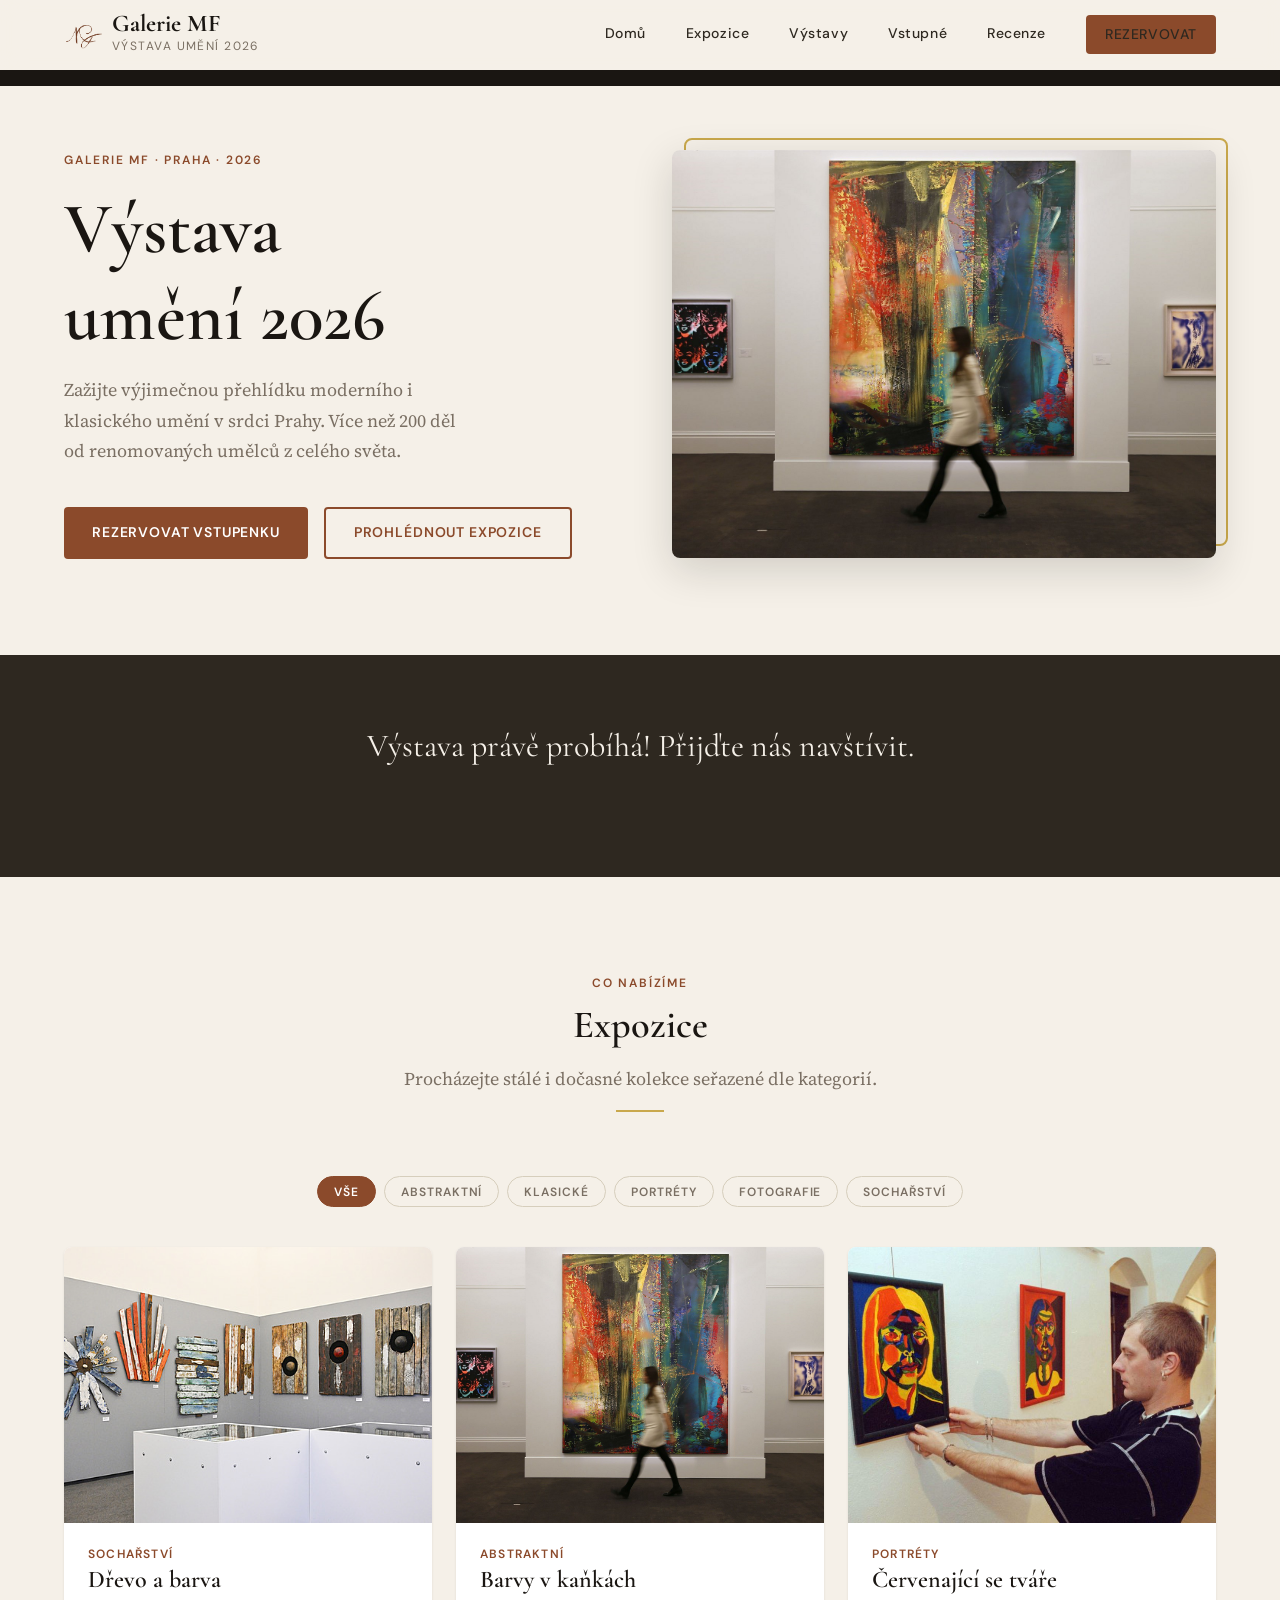
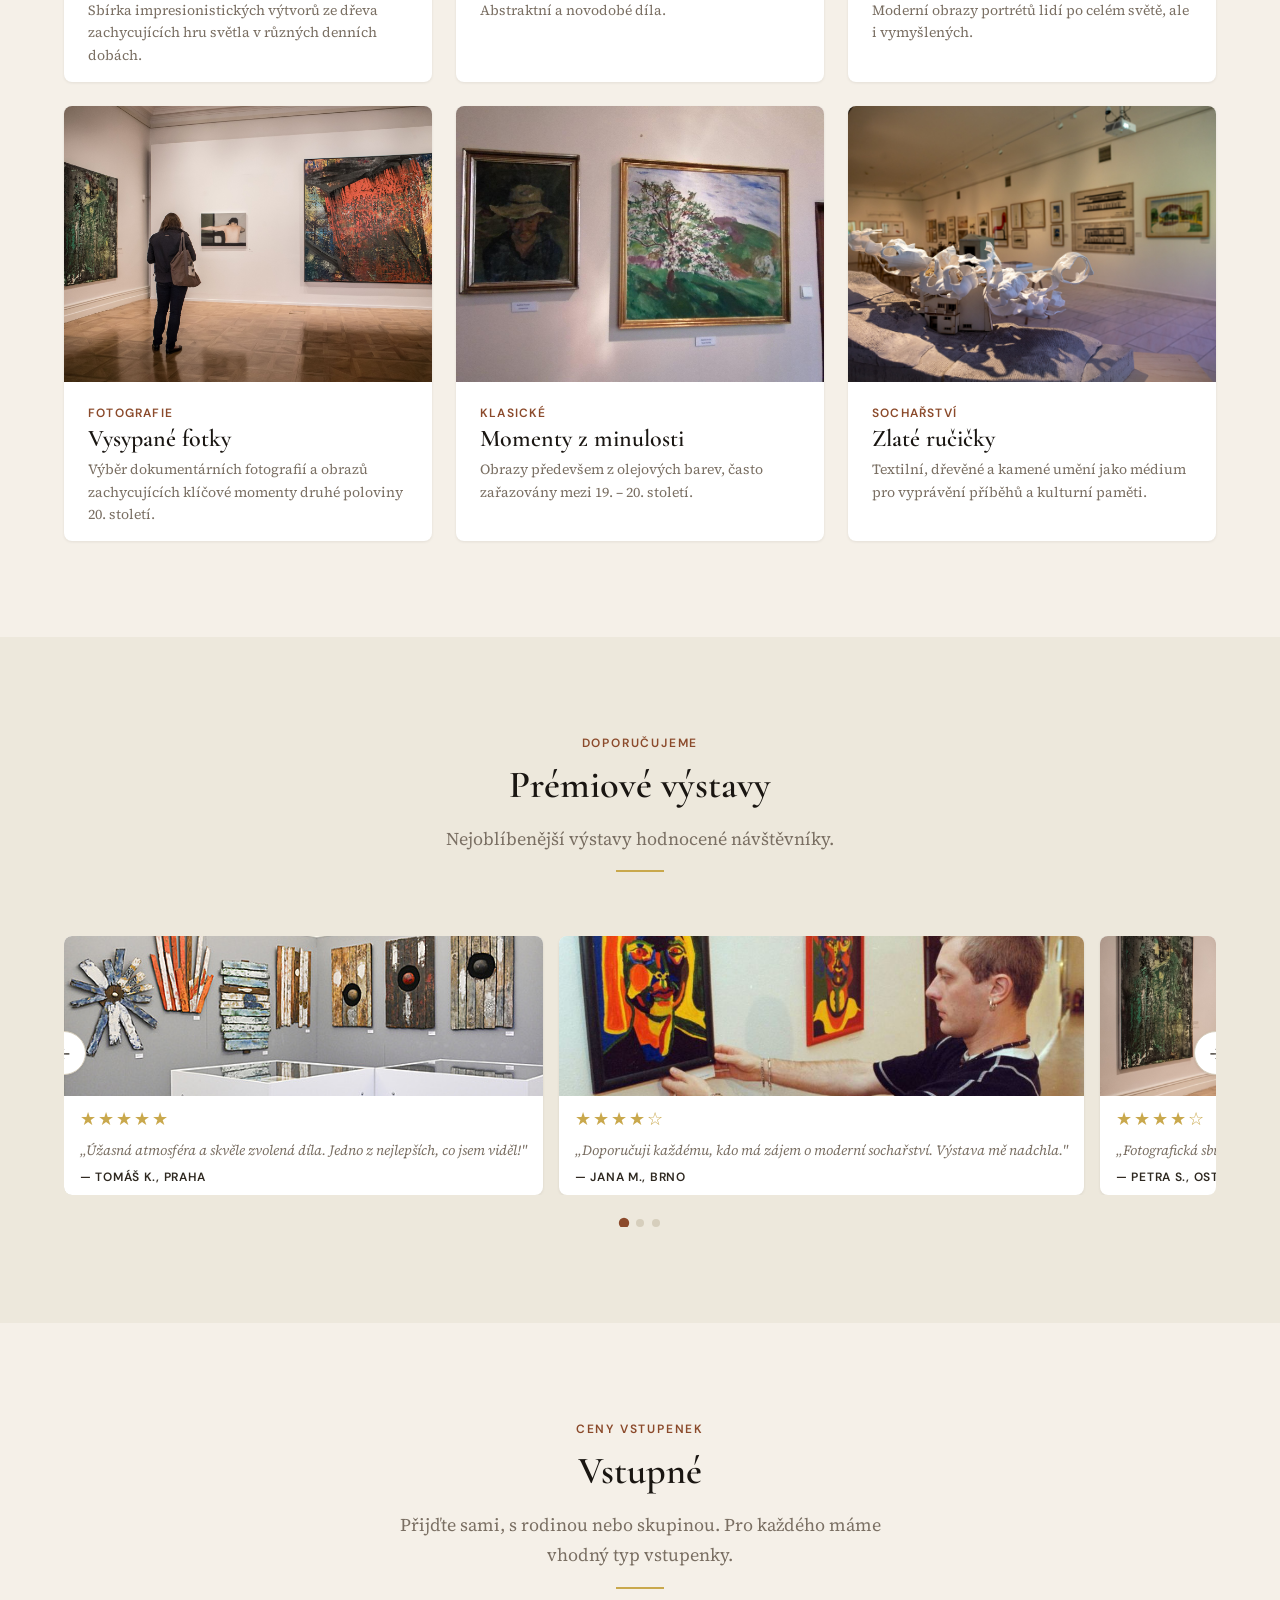
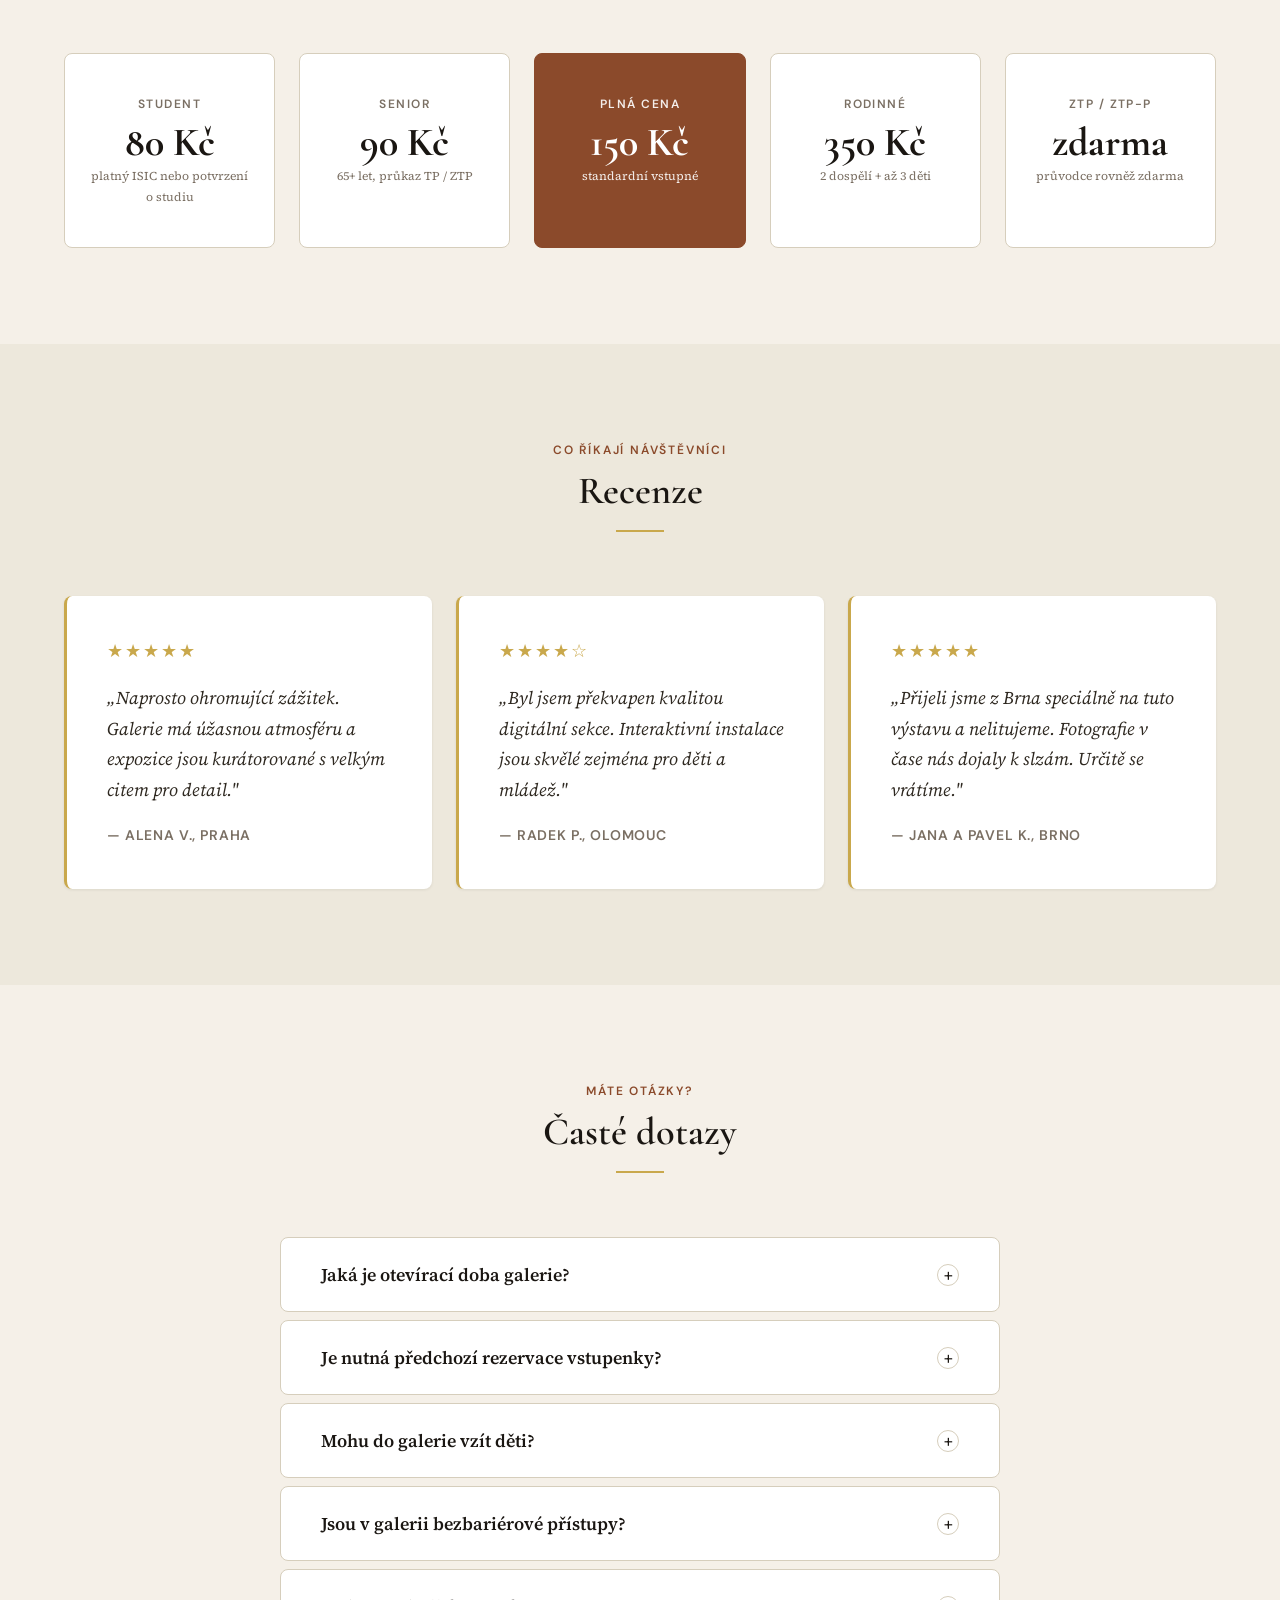
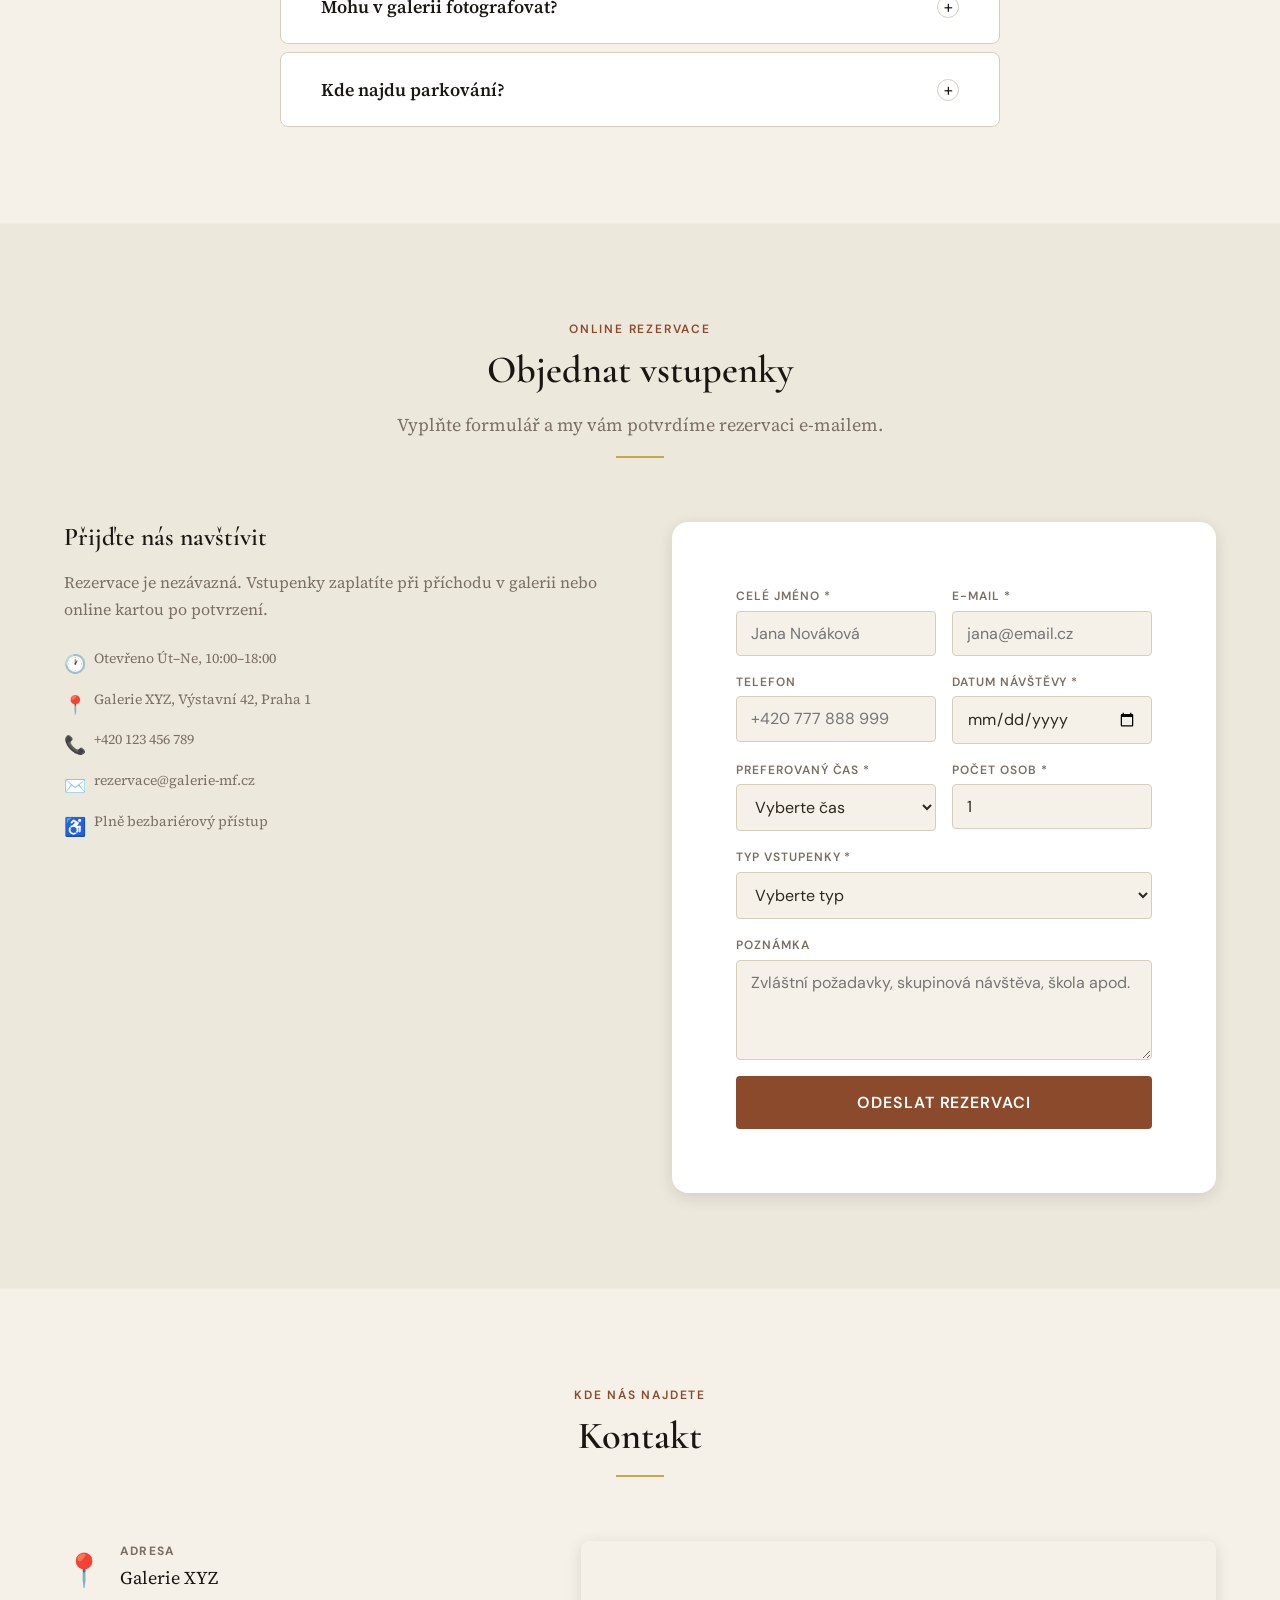
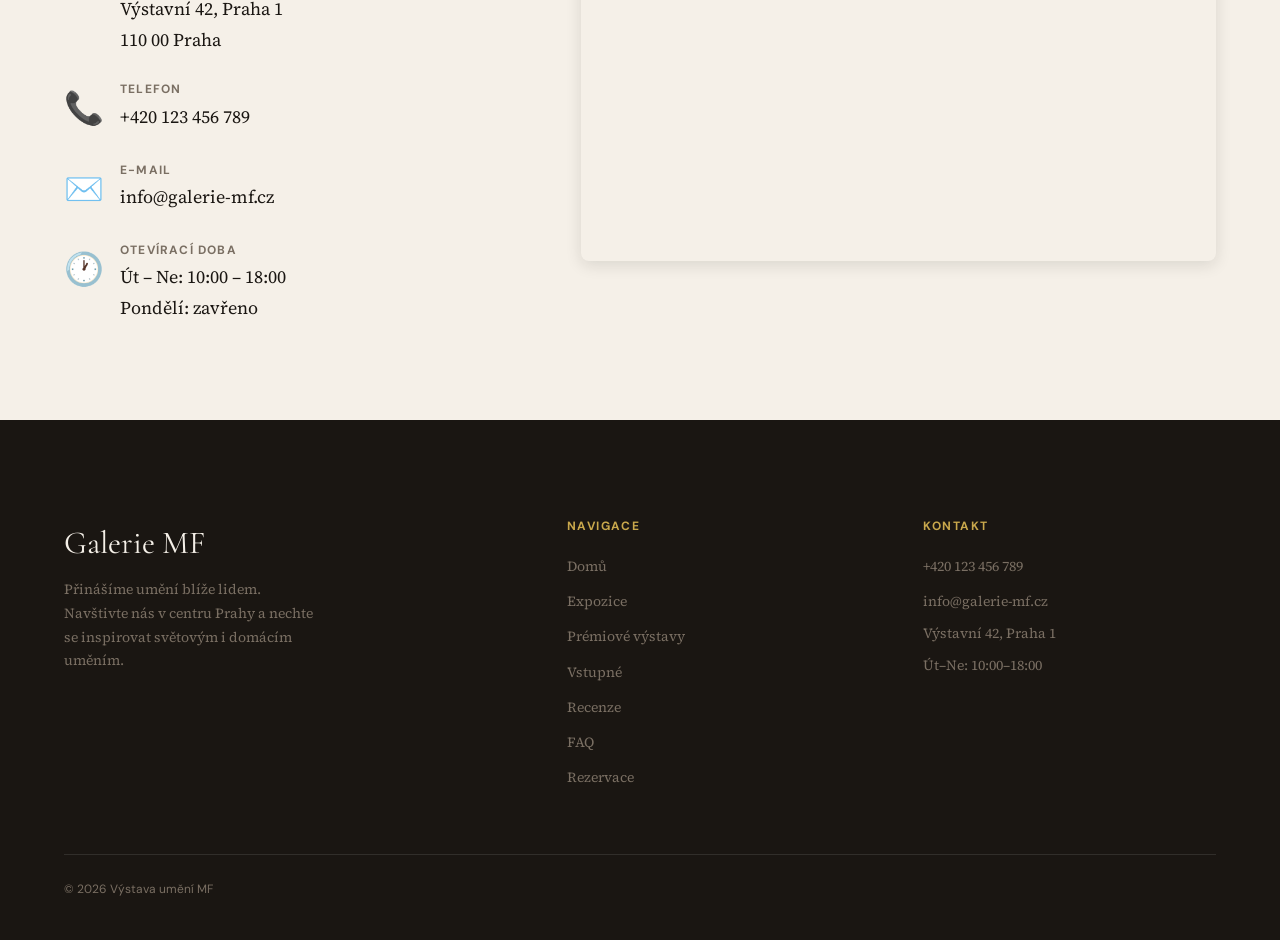
==== commit 056e8471: "Add files via upload" ====
--- a/index.html
+++ b/index.html
@@ -112,7 +112,7 @@
 
         
         <section class="countdown" aria-label="Odpočet do zahájení výstavy">
-            <div class="container" id="countdown" data-datum="2026-05-15T10:00:00">
+            <div class="container" id="countdown" data-datum="2026-07-20T10:00:00">
                 <p class="countdown__label">Zahájení nové výstavy za</p>
                 <h2 class="countdown__title">Výstava umění MF 2026</h2>
                 <div class="countdown__units">
@@ -150,12 +150,11 @@
                 
                 <div class="expozice__filtry" role="group" aria-label="Filtr expozic podle kategorie">
                     <button class="expozice__filtr-btn active" data-kategorie="vse">Vše</button>
-                    <button class="expozice__filtr-btn" data-kategorie="Malířství">Malířství</button>
+                    <button class="expozice__filtr-btn" data-kategorie="Abstraktní">Abstraktní</button>
+                    <button class="expozice__filtr-btn" data-kategorie="Klasické">Klasické</button>
+                    <button class="expozice__filtr-btn" data-kategorie="Portréty">Portréty</button>
+                    <button class="expozice__filtr-btn" data-kategorie="Fotografie">Fotografie</button>
                     <button class="expozice__filtr-btn" data-kategorie="Sochařství">Sochařství</button>
-                    <button class="expozice__filtr-btn" data-kategorie="Fotografie">Fotografie</button>
-                    <button class="expozice__filtr-btn" data-kategorie="Digitální">Digitální</button>
-                    <button class="expozice__filtr-btn" data-kategorie="Design">Design</button>
-                    <button class="expozice__filtr-btn" data-kategorie="Textil">Textil</button>
                 </div>
 
                 
--- a/css/style.css
+++ b/css/style.css
@@ -386,17 +386,24 @@
     overflow: hidden;
     box-shadow: var(--shadow-sm);
     flex-shrink: 0;
+    display: flex;
+    flex-direction: column;
 }
 
 .carousel__slide-img {
     width: 100%;
-    aspect-ratio: 3/2;
+    height: 160px;
     object-fit: cover;
     background: var(--clr-bg-alt);
+    flex-shrink: 0;
 }
 
 .carousel__slide-body {
-    padding: var(--sp-md) var(--sp-lg);
+    padding: var(--sp-sm) var(--sp-md);
+    flex: 1;
+    display: flex;
+    flex-direction: column;
+    justify-content: center;
 }
 
 .carousel__slide-stars {
